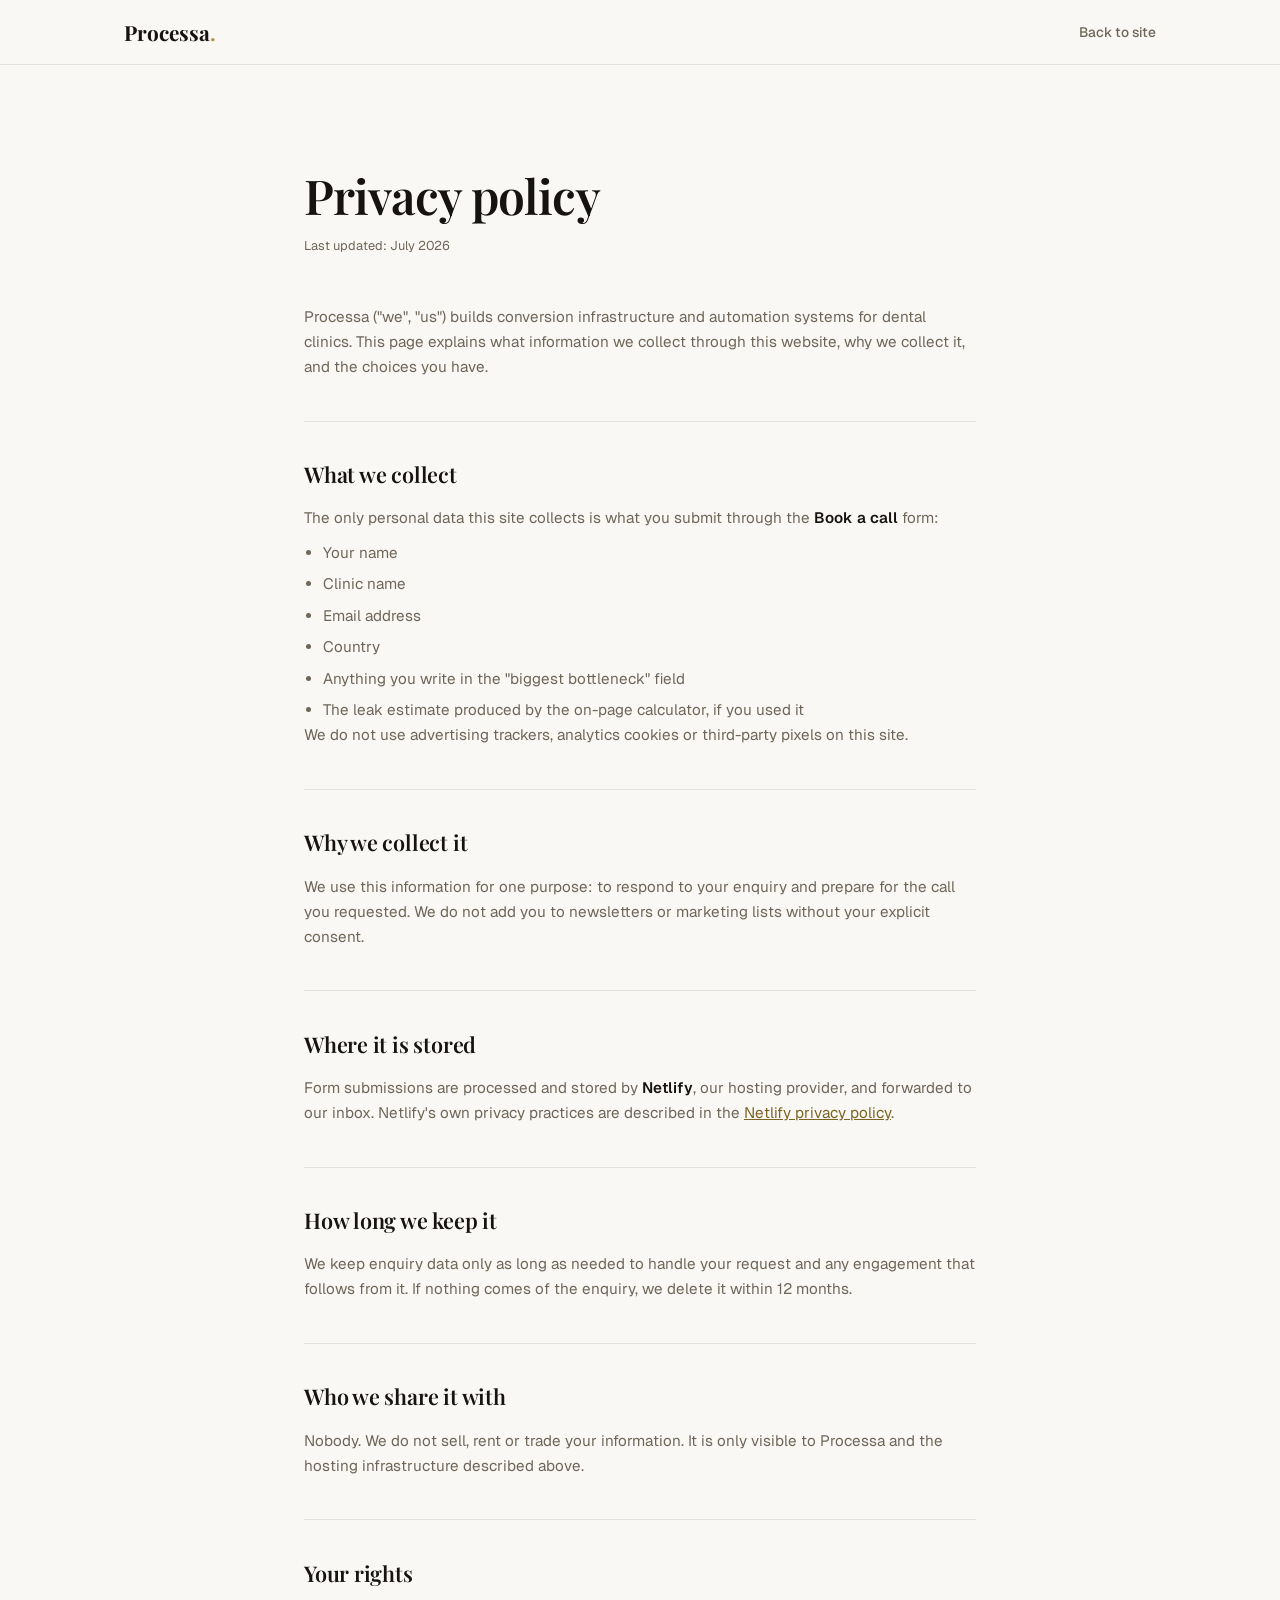
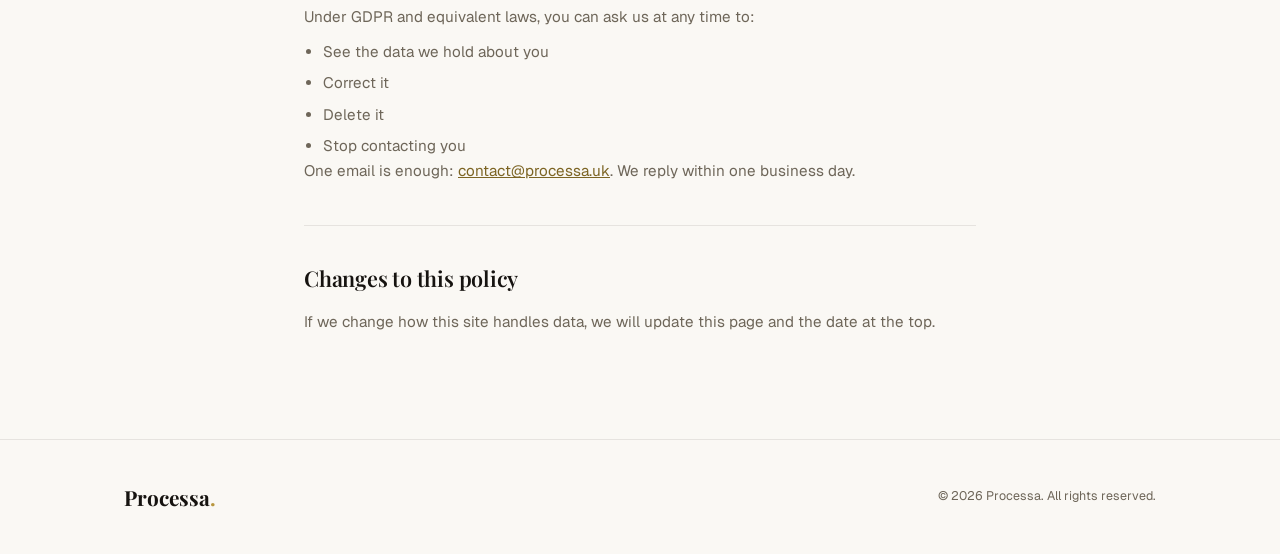
==== privacy.html @ 8a5b5c7f "Preia site-ul Processa (sergiodental.netlify.app) 1:1, adaugă atmosferă în hero Codul original e păs" ====
<!DOCTYPE html>
<html lang="en">
<head>
<meta charset="UTF-8">
<meta name="viewport" content="width=device-width, initial-scale=1">
<title>Privacy Policy — Processa</title>
<meta name="description" content="How Processa collects, uses and protects the information you share with us.">
<link rel="canonical" href="https://processa.netlify.app/privacy.html">
<meta name="robots" content="noindex">
<link rel="icon" href="data:image/svg+xml,%3Csvg xmlns='http://www.w3.org/2000/svg' viewBox='0 0 64 64'%3E%3Crect width='64' height='64' fill='%23FAF8F4'/%3E%3Ctext x='32' y='44' font-family='Georgia,serif' font-size='40' font-weight='700' fill='%23B8963E' text-anchor='middle'%3EP%3C/text%3E%3C/svg%3E">
<link rel="preconnect" href="https://fonts.googleapis.com">
<link rel="preconnect" href="https://fonts.gstatic.com" crossorigin>
<link href="https://fonts.googleapis.com/css2?family=Playfair+Display:wght@600;700&family=Geist:wght@400;500;600&display=swap" rel="stylesheet">
<style>
:root{
  --bg:#FAF8F4;
  --surface:#FFFFFF;
  --ink:#161310;
  --ink-2:#6E6659;
  --line:rgba(22,19,16,.09);
  --gold:#B8963E;
  --gold-ink:#7C6423;
  --ease:cubic-bezier(.16,1,.3,1);
}
*,*::before,*::after{box-sizing:border-box;margin:0;padding:0}
body{
  font-family:'Geist',system-ui,-apple-system,'Helvetica Neue',sans-serif;
  font-size:1rem;line-height:1.65;
  color:var(--ink);background:var(--bg);
  -webkit-font-smoothing:antialiased;
}
.wrap{max-width:720px;margin-inline:auto;padding-inline:24px}
:focus-visible{outline:2px solid var(--gold-ink);outline-offset:3px}

.nav{
  position:sticky;top:0;z-index:100;
  background:rgba(250,248,244,.95);
  border-bottom:1px solid var(--line);
}
.nav-inner{display:flex;align-items:center;justify-content:space-between;height:64px;max-width:1080px;margin-inline:auto;padding-inline:24px}
.wordmark{
  font-family:'Playfair Display',Georgia,serif;font-weight:700;font-size:1.3rem;
  text-decoration:none;color:var(--ink);
}
.wordmark::after{content:".";color:var(--gold)}
.back{
  font-size:.86rem;font-weight:500;text-decoration:none;color:var(--ink-2);
  transition:color .2s var(--ease);
}
.back:hover{color:var(--ink)}

main{padding:clamp(4rem,9vw,6.5rem) 0}
h1{
  font-family:'Playfair Display',Georgia,serif;font-weight:600;
  font-size:clamp(2rem,4.5vw,3rem);letter-spacing:-.02em;line-height:1.1;
  margin-bottom:.8rem;
}
.updated{font-size:.8rem;color:var(--ink-2);margin-bottom:3rem}
h2{
  font-family:'Playfair Display',Georgia,serif;font-weight:600;
  font-size:1.35rem;letter-spacing:-.01em;
  margin:2.6rem 0 .8rem;padding-top:2.2rem;border-top:1px solid var(--line);
}
p,li{font-size:.95rem;color:var(--ink-2)}
p+p{margin-top:.7rem}
ul{padding-left:1.2rem;display:grid;gap:.4rem;margin-top:.6rem}
strong{color:var(--ink);font-weight:600}
a{color:var(--gold-ink)}

footer{border-top:1px solid var(--line);padding:2.5rem 0}
.foot-inner{
  display:flex;flex-wrap:wrap;gap:1rem;align-items:center;justify-content:space-between;
  max-width:1080px;margin-inline:auto;padding-inline:24px;
}
.foot-meta{font-size:.78rem;color:var(--ink-2)}
</style>
</head>
<body>

<header class="nav">
  <div class="nav-inner">
    <a aria-label='Processa — home' class='wordmark' href='/'>Processa</a>
    <a class='back' href='/'>Back to site</a>
  </div>
</header>

<main>
  <div class="wrap">
    <h1>Privacy policy</h1>
    <p class="updated">Last updated: July 2026</p>

    <p>Processa ("we", "us") builds conversion infrastructure and automation systems for dental clinics. This page explains what information we collect through this website, why we collect it, and the choices you have.</p>

    <h2>What we collect</h2>
    <p>The only personal data this site collects is what you submit through the <strong>Book a call</strong> form:</p>
    <ul>
      <li>Your name</li>
      <li>Clinic name</li>
      <li>Email address</li>
      <li>Country</li>
      <li>Anything you write in the "biggest bottleneck" field</li>
      <li>The leak estimate produced by the on-page calculator, if you used it</li>
    </ul>
    <p>We do not use advertising trackers, analytics cookies or third-party pixels on this site.</p>

    <h2>Why we collect it</h2>
    <p>We use this information for one purpose: to respond to your enquiry and prepare for the call you requested. We do not add you to newsletters or marketing lists without your explicit consent.</p>

    <h2>Where it is stored</h2>
    <p>Form submissions are processed and stored by <strong>Netlify</strong>, our hosting provider, and forwarded to our inbox. Netlify's own privacy practices are described in the <a href="https://www.netlify.com/privacy/" rel="noopener">Netlify privacy policy</a>.</p>

    <h2>How long we keep it</h2>
    <p>We keep enquiry data only as long as needed to handle your request and any engagement that follows from it. If nothing comes of the enquiry, we delete it within 12 months.</p>

    <h2>Who we share it with</h2>
    <p>Nobody. We do not sell, rent or trade your information. It is only visible to Processa and the hosting infrastructure described above.</p>

    <h2>Your rights</h2>
    <p>Under GDPR and equivalent laws, you can ask us at any time to:</p>
    <ul>
      <li>See the data we hold about you</li>
      <li>Correct it</li>
      <li>Delete it</li>
      <li>Stop contacting you</li>
    </ul>
    <p>One email is enough: <a href="mailto:contact@processa.uk">contact@processa.uk</a>. We reply within one business day.</p>

    <h2>Changes to this policy</h2>
    <p>If we change how this site handles data, we will update this page and the date at the top.</p>
  </div>
</main>

<footer>
  <div class="foot-inner">
    <a aria-label='Processa — home' class='wordmark' href='/'>Processa</a>
    <p class="foot-meta">&copy; 2026 Processa. All rights reserved.</p>
  </div>
</footer>

</body>
</html>
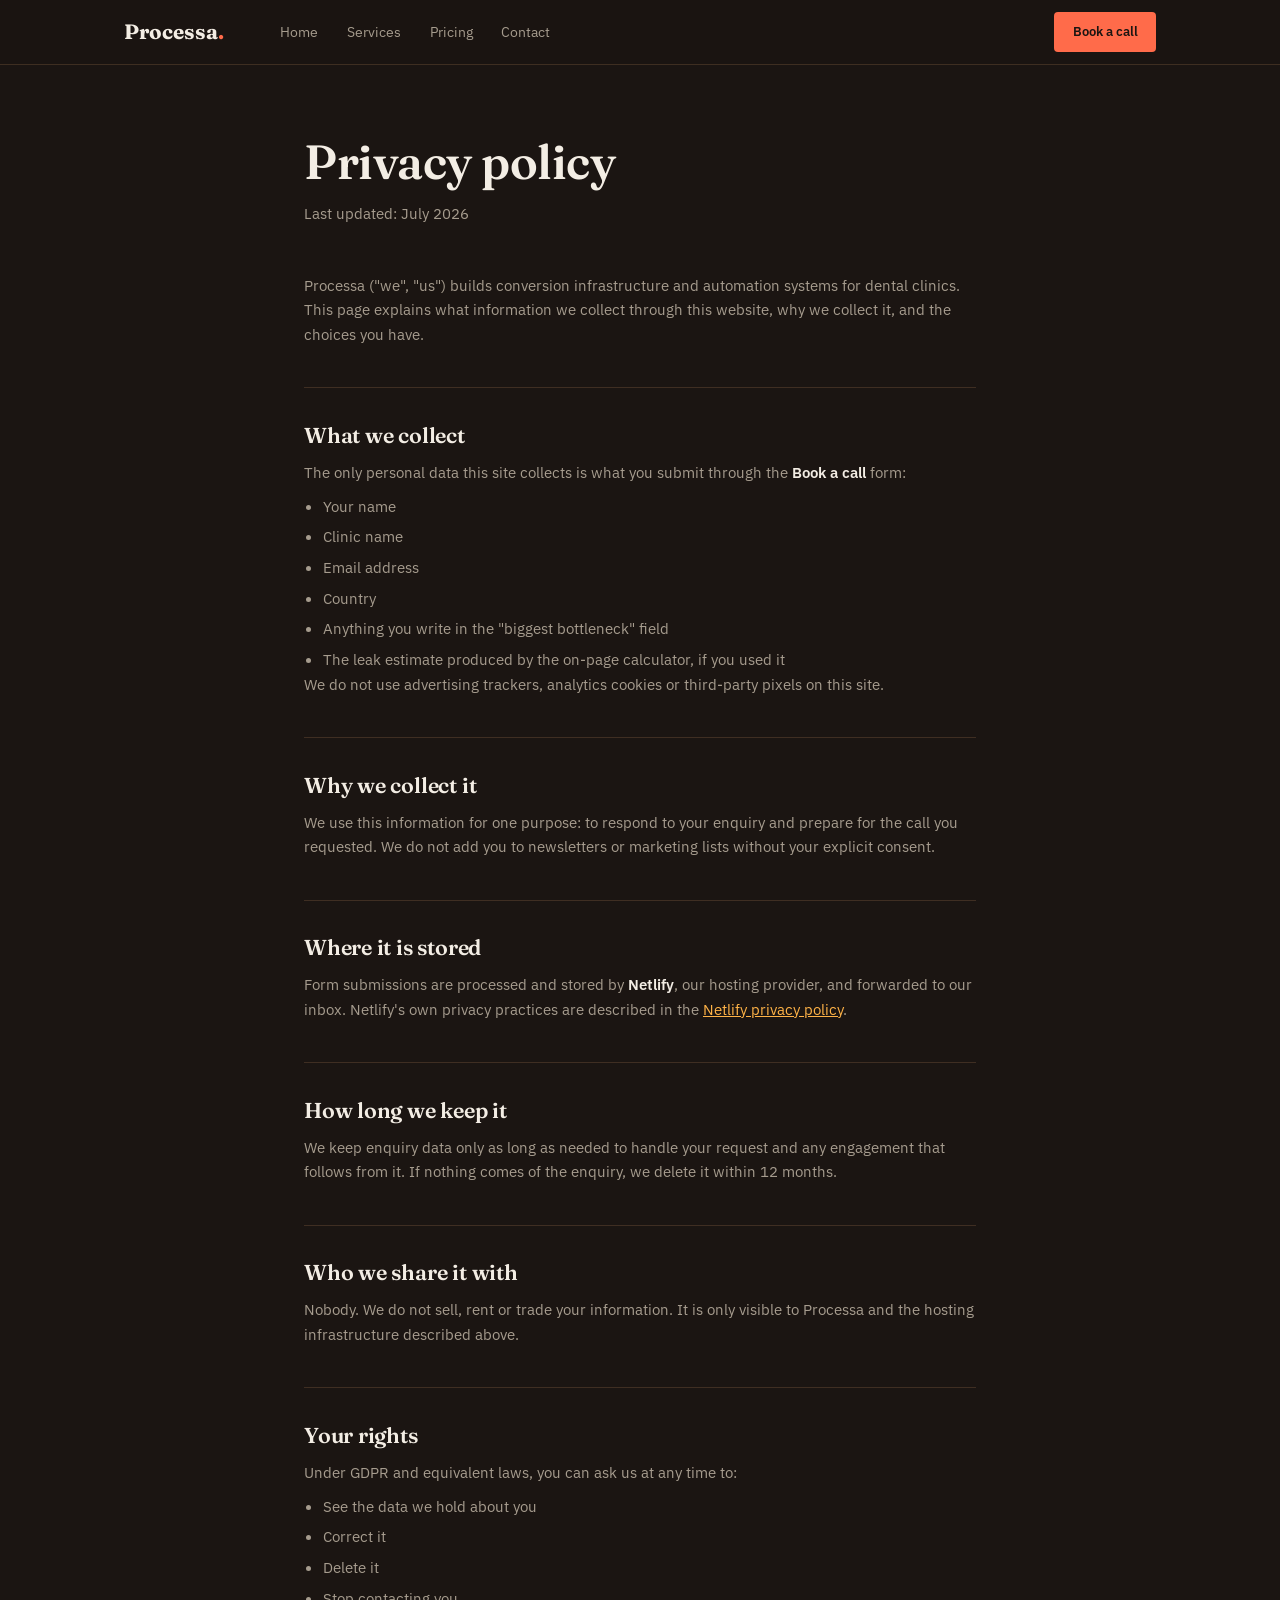
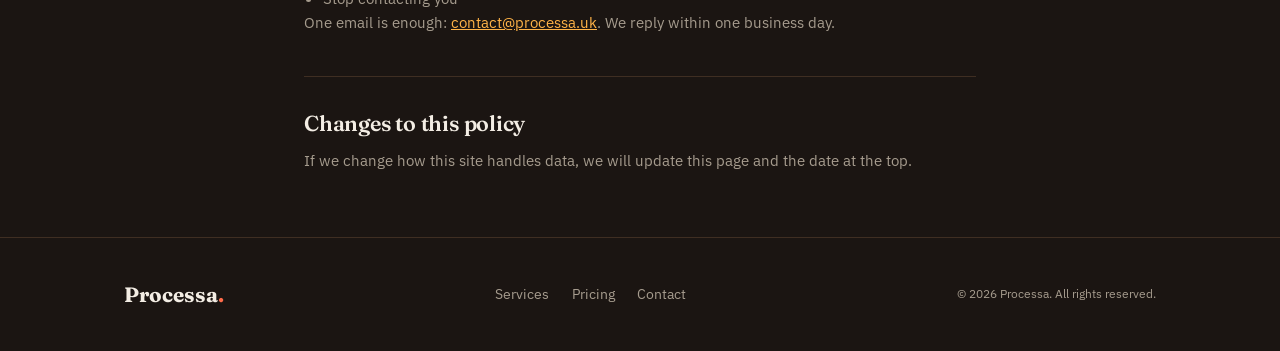
==== commit dfbd0cbf: "Restructurare completă: site multi-pagină + design nou, cald și animat De la o singură pagină lungă " ====
--- a/privacy.html
+++ b/privacy.html
@@ -7,85 +7,46 @@
 <meta name="description" content="How Processa collects, uses and protects the information you share with us.">
 <link rel="canonical" href="https://processa.netlify.app/privacy.html">
 <meta name="robots" content="noindex">
-<link rel="icon" href="data:image/svg+xml,%3Csvg xmlns='http://www.w3.org/2000/svg' viewBox='0 0 64 64'%3E%3Crect width='64' height='64' fill='%23FAF8F4'/%3E%3Ctext x='32' y='44' font-family='Georgia,serif' font-size='40' font-weight='700' fill='%23B8963E' text-anchor='middle'%3EP%3C/text%3E%3C/svg%3E">
+<link rel="icon" href="data:image/svg+xml,%3Csvg xmlns='http://www.w3.org/2000/svg' viewBox='0 0 64 64'%3E%3Crect width='64' height='64' fill='%231B1512'/%3E%3Ctext x='32' y='44' font-family='Georgia,serif' font-size='38' font-weight='700' fill='%23FF6B4A' text-anchor='middle'%3EP%3C/text%3E%3C/svg%3E">
 <link rel="preconnect" href="https://fonts.googleapis.com">
 <link rel="preconnect" href="https://fonts.gstatic.com" crossorigin>
-<link href="https://fonts.googleapis.com/css2?family=Playfair+Display:wght@600;700&family=Geist:wght@400;500;600&display=swap" rel="stylesheet">
+<link href="https://fonts.googleapis.com/css2?family=Fraunces:opsz,wght@9..144,500;9..144,600;9..144,700&family=IBM+Plex+Sans:wght@400;500;600&display=swap" rel="stylesheet">
+<link rel="stylesheet" href="styles.css">
 <style>
-:root{
-  --bg:#FAF8F4;
-  --surface:#FFFFFF;
-  --ink:#161310;
-  --ink-2:#6E6659;
-  --line:rgba(22,19,16,.09);
-  --gold:#B8963E;
-  --gold-ink:#7C6423;
-  --ease:cubic-bezier(.16,1,.3,1);
-}
-*,*::before,*::after{box-sizing:border-box;margin:0;padding:0}
-body{
-  font-family:'Geist',system-ui,-apple-system,'Helvetica Neue',sans-serif;
-  font-size:1rem;line-height:1.65;
-  color:var(--ink);background:var(--bg);
-  -webkit-font-smoothing:antialiased;
-}
-.wrap{max-width:720px;margin-inline:auto;padding-inline:24px}
-:focus-visible{outline:2px solid var(--gold-ink);outline-offset:3px}
-
-.nav{
-  position:sticky;top:0;z-index:100;
-  background:rgba(250,248,244,.95);
-  border-bottom:1px solid var(--line);
-}
-.nav-inner{display:flex;align-items:center;justify-content:space-between;height:64px;max-width:1080px;margin-inline:auto;padding-inline:24px}
-.wordmark{
-  font-family:'Playfair Display',Georgia,serif;font-weight:700;font-size:1.3rem;
-  text-decoration:none;color:var(--ink);
-}
-.wordmark::after{content:".";color:var(--gold)}
-.back{
-  font-size:.86rem;font-weight:500;text-decoration:none;color:var(--ink-2);
-  transition:color .2s var(--ease);
-}
-.back:hover{color:var(--ink)}
-
-main{padding:clamp(4rem,9vw,6.5rem) 0}
-h1{
-  font-family:'Playfair Display',Georgia,serif;font-weight:600;
-  font-size:clamp(2rem,4.5vw,3rem);letter-spacing:-.02em;line-height:1.1;
-  margin-bottom:.8rem;
-}
+main{padding:clamp(8.5rem,9vw,9.5rem) 0 4rem}
+.legal-wrap{max-width:720px;margin-inline:auto;padding-inline:24px}
+.legal-wrap h1{font-size:clamp(2rem,4.5vw,3rem);margin-bottom:.8rem}
 .updated{font-size:.8rem;color:var(--ink-2);margin-bottom:3rem}
-h2{
-  font-family:'Playfair Display',Georgia,serif;font-weight:600;
+.legal-wrap h2{
+  font-family:'Fraunces',Georgia,serif;font-weight:600;
   font-size:1.35rem;letter-spacing:-.01em;
   margin:2.6rem 0 .8rem;padding-top:2.2rem;border-top:1px solid var(--line);
 }
-p,li{font-size:.95rem;color:var(--ink-2)}
-p+p{margin-top:.7rem}
-ul{padding-left:1.2rem;display:grid;gap:.4rem;margin-top:.6rem}
-strong{color:var(--ink);font-weight:600}
-a{color:var(--gold-ink)}
-
-footer{border-top:1px solid var(--line);padding:2.5rem 0}
-.foot-inner{
-  display:flex;flex-wrap:wrap;gap:1rem;align-items:center;justify-content:space-between;
-  max-width:1080px;margin-inline:auto;padding-inline:24px;
-}
-.foot-meta{font-size:.78rem;color:var(--ink-2)}
+.legal-wrap p,.legal-wrap li{font-size:.95rem;color:var(--ink-2)}
+.legal-wrap p+p{margin-top:.7rem}
+.legal-wrap ul{padding-left:1.2rem;display:grid;gap:.4rem;margin-top:.6rem}
+.legal-wrap strong{color:var(--ink);font-weight:600}
+.legal-wrap a{color:var(--gold-ink)}
 </style>
 </head>
 <body>
+<a class="skip-link" href="#main">Skip to content</a>
 
 <header class="nav">
-  <div class="nav-inner">
-    <a aria-label='Processa — home' class='wordmark' href='/'>Processa</a>
-    <a class='back' href='/'>Back to site</a>
+  <div class="wrap nav-inner">
+    <a class="wordmark" href="index.html" aria-label="Processa — home">Processa</a>
+    <nav class="nav-links" aria-label="Primary">
+      <a href="index.html">Home</a>
+      <a href="services.html">Services</a>
+      <a href="pricing.html">Pricing</a>
+      <a href="contact.html">Contact</a>
+    </nav>
+    <a class="btn btn-nav" href="contact.html">Book a call</a>
   </div>
 </header>
 
-<main>
-  <div class="wrap">
+<main id="main">
+  <div class="legal-wrap">
     <h1>Privacy policy</h1>
     <p class="updated">Last updated: July 2026</p>
 
@@ -131,11 +92,17 @@
 </main>
 
 <footer>
-  <div class="foot-inner">
-    <a aria-label='Processa — home' class='wordmark' href='/'>Processa</a>
+  <div class="wrap foot-inner">
+    <a class="wordmark" href="index.html" aria-label="Processa — home">Processa</a>
+    <ul class="foot-links">
+      <li><a href="services.html">Services</a></li>
+      <li><a href="pricing.html">Pricing</a></li>
+      <li><a href="contact.html">Contact</a></li>
+    </ul>
     <p class="foot-meta">&copy; 2026 Processa. All rights reserved.</p>
   </div>
 </footer>
 
+<script src="script.js"></script>
 </body>
 </html>
--- a/styles.css
+++ b/styles.css
@@ -0,0 +1,376 @@
+/* Processa — shared styles across all pages.
+   Warm charcoal + a slow-moving amber/coral gradient mesh behind the
+   tooth signature, replacing the earlier static blueprint look with
+   something that keeps moving. Fraunces (warm, expressive serif) for
+   headings instead of the technical Space Grotesk; IBM Plex Sans/Mono
+   kept for body/data since they read cleanly either way. */
+:root{
+  --bg:#1B1512;
+  --surface:#2A221C;
+  --ink:#F3EDE4;
+  --ink-2:#A69C8E;
+  --line:rgba(255,178,120,.16);
+  --accent:#FF6B4A;
+  --accent-2:#FFB347;
+  --gold:#FF6B4A;
+  --gold-ink:#FFB347;
+  --ease:cubic-bezier(.16,1,.3,1);
+}
+*,*::before,*::after{box-sizing:border-box;margin:0;padding:0}
+html{scroll-behavior:smooth;scroll-padding-top:64px}
+body{
+  font-family:'IBM Plex Sans',system-ui,-apple-system,'Helvetica Neue',sans-serif;
+  font-size:1rem;line-height:1.6;
+  color:var(--ink);
+  background:var(--bg);
+  -webkit-font-smoothing:antialiased;
+  overflow-x:hidden;
+}
+main{position:relative;z-index:1}
+h1,h2{font-family:'Fraunces',Georgia,serif;font-weight:600;letter-spacing:-.01em;line-height:1.08;text-wrap:balance}
+a{color:inherit}
+::selection{background:rgba(255,107,74,.3)}
+.wrap{max-width:1080px;margin-inline:auto;padding-inline:24px}
+.skip-link{position:absolute;left:-9999px;top:0;background:var(--ink);color:var(--bg);padding:.6rem 1rem;z-index:200}
+.skip-link:focus{left:12px;top:12px}
+:focus-visible{outline:2px solid var(--gold-ink);outline-offset:3px}
+
+/* page-load fade — the one page-transition touch that ties the new
+   multi-page structure together (see script.js for the outbound half) */
+body{animation:pageIn .5s var(--ease) both}
+@keyframes pageIn{from{opacity:0}to{opacity:1}}
+
+.label{
+  font-family:'IBM Plex Mono',monospace;
+  font-size:.72rem;font-weight:500;letter-spacing:.1em;text-transform:uppercase;
+  color:var(--gold-ink);
+}
+
+/* ---------- Nav ---------- */
+.nav{
+  position:fixed;top:0;left:0;right:0;z-index:100;
+  background:rgba(27,21,18,.88);
+  border-bottom:1px solid var(--line);
+}
+.nav-inner{display:flex;align-items:center;justify-content:space-between;height:64px;gap:1rem}
+.wordmark{
+  font-family:'Fraunces',Georgia,serif;font-weight:700;font-size:1.3rem;
+  text-decoration:none;flex:none;
+}
+.wordmark::after{content:".";color:var(--gold)}
+/* Visible at every width — a multi-page site needs real navigation on
+   mobile too, not just a link that vanishes below 700px. Tight/small on
+   phones, roomier once there's space; the standalone "Book a call"
+   button only appears once both fit comfortably (Contact covers that
+   need below that point). */
+.nav-links{display:flex;gap:.85rem;font-size:.76rem;margin-right:auto;margin-left:1.2rem;overflow-x:auto;white-space:nowrap;scrollbar-width:none;-ms-overflow-style:none}
+.nav-links::-webkit-scrollbar{display:none}
+.nav-links a{text-decoration:none;color:var(--ink-2);transition:color .2s var(--ease)}
+.nav-links a:hover,.nav-links a[aria-current="page"]{color:var(--ink)}
+.nav .btn-nav{display:none}
+@media(min-width:600px){.nav .btn-nav{display:inline-block}}
+@media(min-width:700px){.nav-links{gap:1.8rem;font-size:.88rem;margin-left:2.5rem}}
+.btn{
+  display:inline-block;cursor:pointer;text-decoration:none;text-align:center;
+  font-family:inherit;font-size:.9rem;font-weight:600;
+  color:var(--bg);background:var(--accent);
+  padding:.8rem 1.7rem;border:0;border-radius:4px;
+  transition:background .2s var(--ease),transform .15s var(--ease);
+}
+.btn:hover{background:#FF8666}
+.btn:active{transform:scale(.98)}
+.btn-nav{padding:.55rem 1.15rem;font-size:.84rem}
+
+/* ---------- Hero (animated gradient mesh) ---------- */
+.hero{
+  position:relative;
+  min-height:100vh;min-height:100svh;
+  display:flex;align-items:center;justify-content:center;
+  overflow:hidden;
+}
+.hero-mesh{
+  position:absolute;inset:-10%;z-index:0;pointer-events:none;
+  background:
+    radial-gradient(ellipse 42% 38% at 22% 28%, rgba(255,107,74,.35), transparent 70%),
+    radial-gradient(ellipse 46% 40% at 78% 66%, rgba(255,179,71,.28), transparent 70%),
+    radial-gradient(ellipse 38% 34% at 68% 18%, rgba(255,107,74,.2), transparent 70%);
+  filter:blur(40px);
+  animation:meshDrift 22s ease-in-out infinite;
+}
+@keyframes meshDrift{
+  0%,100%{transform:translate(0,0) scale(1)}
+  33%{transform:translate(3%,-4%) scale(1.06)}
+  66%{transform:translate(-4%,3%) scale(.97)}
+}
+.tooth-diagram{
+  position:relative;z-index:1;width:min(58vw,320px);margin:0 auto 1.6rem;
+  aspect-ratio:200/240;
+}
+.tooth-diagram svg{width:100%;height:100%;overflow:visible}
+.tooth-path{fill:none;stroke:var(--accent-2);stroke-width:2.5;stroke-linecap:round;stroke-linejoin:round;transition:stroke-dashoffset 1.6s var(--ease)}
+.tooth-path.p2,.tooth-path.p3{transition-delay:.5s}
+.tooth-diagram svg{animation:toothGlow 5s ease-in-out 2s infinite}
+@keyframes toothGlow{
+  0%,100%{filter:drop-shadow(0 0 0 transparent)}
+  50%{filter:drop-shadow(0 0 14px rgba(255,179,71,.45))}
+}
+.hero-inner{position:relative;z-index:1;text-align:center;padding:6rem 24px 4rem}
+.hero .label{display:block;margin-bottom:1.5rem}
+.hero h1{font-size:clamp(2.4rem,5.6vw,4rem);max-width:19ch;margin-inline:auto}
+@media(max-width:600px){
+  .hero h1{font-size:9vw}
+}
+.hero h1 em{font-style:italic;font-weight:600;color:var(--gold-ink)}
+.hero-sub{
+  font-size:clamp(1.02rem,1.5vw,1.15rem);color:var(--ink-2);
+  max-width:54ch;margin:1.8rem auto 2.5rem;
+}
+.scroll-cue{
+  position:absolute;bottom:1.8rem;left:50%;transform:translateX(-50%);z-index:1;
+  font-family:'IBM Plex Mono',monospace;
+  font-size:.7rem;letter-spacing:.18em;text-transform:uppercase;color:var(--ink-2);
+}
+.scroll-cue::after{
+  content:"";display:block;width:1px;height:34px;margin:.6rem auto 0;
+  background:linear-gradient(var(--accent), transparent);
+  animation:cue 2.2s var(--ease) infinite;
+  transform-origin:top;
+}
+@keyframes cue{0%{transform:scaleY(0)}45%{transform:scaleY(1)}100%{transform:scaleY(1);opacity:0}}
+
+/* ---------- Stats over fixed photo ---------- */
+.stats-band{
+  position:relative;
+  border-top:1px solid var(--line);border-bottom:1px solid var(--line);
+  clip-path:inset(0);
+  padding:clamp(3rem,6.5vw,4.75rem) 0;
+}
+.stats-band::before{
+  content:"";position:fixed;inset:0;z-index:-2;
+  background:url('clinic.jpg') center 35%/cover no-repeat;
+}
+.stats-band::after{
+  content:"";position:absolute;inset:0;z-index:-1;
+  background:linear-gradient(rgba(27,21,18,.64), rgba(27,21,18,.52));
+}
+.stats-band .wrap{position:relative}
+.stat-strip{display:grid;grid-template-columns:1fr;gap:1.8rem}
+.stat .num{
+  font-family:'IBM Plex Mono',monospace;
+  font-size:clamp(2.2rem,4.2vw,3.3rem);font-weight:600;letter-spacing:-.01em;
+  font-variant-numeric:tabular-nums;line-height:1;
+  color:#F3EDE4;
+}
+.stat .num .aff{color:var(--accent)}
+.stat p{font-size:.88rem;color:rgba(243,237,228,.78);margin-top:.5rem;max-width:28ch}
+@media(min-width:700px){.stat-strip{grid-template-columns:repeat(3,1fr);gap:2.5rem}}
+@media(max-width:819px){
+  .stats-band::before{position:absolute}
+}
+
+/* ---------- Before / After ---------- */
+.compare-head{margin:clamp(3rem,6vw,4.5rem) 0 1.6rem}
+.compare-head h3{
+  font-family:'Fraunces',Georgia,serif;font-weight:600;
+  font-size:clamp(1.45rem,2.8vw,2rem);letter-spacing:-.01em;margin-bottom:.5rem;
+}
+.compare-head p{font-size:.92rem;color:var(--ink-2)}
+.compare{display:grid;grid-template-columns:1fr;gap:1.4rem}
+@media(min-width:820px){.compare{grid-template-columns:1fr 1fr;gap:1.6rem}}
+.cmp-card{background:var(--surface);border:1px solid var(--line);border-radius:12px;padding:1.7rem;transition:transform .25s var(--ease),border-color .25s var(--ease)}
+.cmp-card:hover{transform:translateY(-4px);border-color:rgba(255,178,120,.35)}
+.cmp-card header{display:flex;justify-content:space-between;align-items:center;gap:1rem;margin-bottom:1.2rem}
+.cmp-tag{font-size:.7rem;font-weight:600;letter-spacing:.13em;text-transform:uppercase;color:var(--ink-2)}
+.badge{font-size:.66rem;font-weight:600;letter-spacing:.1em;text-transform:uppercase;border-radius:999px;padding:.3rem .8rem}
+.badge.lost{background:rgba(255,120,110,.14);color:#FF9A8E}
+.badge.booked{background:rgba(120,220,160,.14);color:#84E0AD}
+.cmp-name{font-weight:600;font-size:.95rem;margin-bottom:1rem}
+.tl{list-style:none;display:grid;gap:.6rem}
+.tl li{
+  display:flex;justify-content:space-between;align-items:baseline;gap:1rem;
+  font-size:.86rem;color:var(--ink-2);
+  border:1px solid var(--line);border-radius:8px;padding:.6rem .85rem;background:var(--bg);
+}
+.tl time{font-size:.76rem;white-space:nowrap;font-variant-numeric:tabular-nums;color:var(--ink-2)}
+.cmp-outcome{margin-top:1.2rem;padding-top:1.1rem;border-top:1px solid var(--line);font-size:.9rem;font-weight:500}
+
+/* ---------- Pillars 01/02/03 ---------- */
+.pillars{margin-top:clamp(4rem,8vw,6rem);display:grid;gap:clamp(3.5rem,7vw,5.5rem)}
+.pillar{display:grid;grid-template-columns:1fr;gap:2.2rem;align-items:center}
+.pillar .label{display:block;margin-bottom:1rem}
+.pillar h3{
+  font-family:'Fraunces',Georgia,serif;font-weight:600;
+  font-size:clamp(1.9rem,4vw,2.8rem);letter-spacing:-.01em;line-height:1.12;
+  max-width:16ch;margin-bottom:1.2rem;text-wrap:balance;
+}
+.pillar h3 em{font-style:italic;font-weight:500;color:var(--gold-ink)}
+.pillar .body p{font-size:1.08rem;color:var(--ink-2);max-width:40ch;line-height:1.55}
+.pillar .body p strong{color:var(--ink);font-weight:600}
+.pillar .body p+p{margin-top:.7rem}
+.pillar .outcome{font-size:.9rem;font-weight:500;color:var(--ink);margin-top:1.3rem}
+.pillar .outcome::before{content:"";display:inline-block;width:16px;height:1px;background:var(--gold);vertical-align:middle;margin-right:.5rem}
+@media(min-width:880px){
+  .pillar{grid-template-columns:1fr .8fr;gap:4.5rem}
+  .pillar.rev{grid-template-columns:.8fr 1fr}
+  .pillar.rev .pillar-visual{order:-1}
+}
+.mock{
+  position:relative;z-index:1;
+  background:var(--surface);border:1px solid var(--line);border-radius:12px;
+  padding:1.5rem;max-width:390px;width:100%;margin-inline:auto;
+  box-shadow:0 30px 60px -42px rgba(0,0,0,.6);
+}
+@media(min-width:900px){
+  .float{animation:float 7s ease-in-out infinite}
+}
+@keyframes float{0%,100%{transform:translateY(0)}50%{transform:translateY(-12px)}}
+.mock .q{
+  font-size:.86rem;color:var(--ink-2);background:var(--bg);
+  border:1px solid var(--line);border-radius:8px;padding:.65rem .9rem;margin-bottom:1rem;
+}
+.mock .ans{
+  border:1px solid rgba(255,179,71,.35);border-radius:8px;
+  padding:1rem;background:rgba(255,179,71,.07);
+}
+.mock .ans .src{font-size:.66rem;font-weight:600;letter-spacing:.12em;text-transform:uppercase;color:var(--gold-ink);display:block;margin-bottom:.4rem}
+.mock .ans strong{font-size:1rem}
+.mock .ans p{font-size:.82rem;color:var(--ink-2);margin-top:.3rem;line-height:1.5}
+.flow .node{
+  display:flex;align-items:center;gap:.7rem;
+  border:1px solid var(--line);border-radius:8px;padding:.7rem .95rem;
+  background:var(--bg);font-size:.86rem;font-weight:500;
+  font-variant-numeric:tabular-nums;
+}
+.flow .dot{width:8px;height:8px;border-radius:50%;background:var(--gold);flex:none}
+.flow .link{width:1px;height:14px;background:rgba(255,179,71,.3);margin-left:1.35rem}
+.flow .tag{
+  display:inline-block;margin-top:1rem;
+  font-family:'IBM Plex Mono',monospace;
+  font-size:.68rem;font-weight:600;letter-spacing:.12em;text-transform:uppercase;
+  color:var(--gold-ink);border:1px solid rgba(255,179,71,.35);border-radius:4px;
+  padding:.3rem .6rem;background:rgba(255,179,71,.07);
+}
+.bars{display:grid;gap:1.1rem}
+.bars .row{display:grid;grid-template-columns:1fr auto;gap:.4rem;font-size:.84rem;font-weight:500}
+.bars .v{font-variant-numeric:tabular-nums;color:var(--ink-2)}
+.bars .track{grid-column:1/-1;height:5px;border-radius:3px;background:rgba(243,237,228,.1);overflow:hidden}
+.bars .track i{display:block;height:100%;border-radius:3px;background:var(--gold)}
+
+/* ---------- Sections ---------- */
+section{scroll-margin-top:64px}
+.section{padding:clamp(5rem,11vw,8.5rem) 0}
+.bordered{border-top:1px solid var(--line)}
+.section-head{max-width:640px;margin-bottom:clamp(2.8rem,6vw,4.5rem)}
+.section-head .label{display:block;margin-bottom:1.1rem}
+.section-head h2{font-size:clamp(1.9rem,4.2vw,2.9rem);margin-bottom:1.1rem}
+.section-head h2 em{font-style:italic;font-weight:500;color:var(--gold-ink)}
+.section-head .lede{color:var(--ink-2);max-width:58ch}
+.page-hero{padding:8.5rem 0 3rem}
+.page-hero h1{font-size:clamp(2.2rem,5vw,3.4rem);max-width:18ch}
+.page-hero .lede{color:var(--ink-2);max-width:58ch;margin-top:1.2rem;font-size:1.08rem}
+
+/* ---------- Calculator ---------- */
+.calc-panel{
+  background:var(--surface);border:1px solid var(--line);border-radius:10px;
+  padding:clamp(1.8rem,4vw,3rem);
+  display:grid;grid-template-columns:1fr;gap:2.5rem;
+}
+.calc-qs{display:grid;gap:1.9rem}
+.calc-q{border:0;padding:0;margin:0}
+.calc-q legend{font-size:.86rem;font-weight:600;margin-bottom:.7rem;padding:0}
+.pills{display:flex;flex-wrap:wrap;gap:.5rem}
+.pill{position:relative;cursor:pointer}
+.pill input{position:absolute;opacity:0;width:1px;height:1px;pointer-events:none}
+.pill span{
+  display:inline-flex;align-items:center;min-height:44px;
+  padding:.5rem 1.1rem;border:1px solid var(--line);border-radius:6px;
+  font-size:.86rem;color:var(--ink-2);background:var(--surface);
+  font-variant-numeric:tabular-nums;
+  transition:border-color .2s var(--ease),color .2s var(--ease),background .2s var(--ease);
+}
+.pill:hover span{border-color:rgba(255,179,71,.45);color:var(--ink)}
+.pill input:checked+span{background:var(--accent);border-color:var(--accent);color:var(--bg);font-weight:600}
+.pill input:focus-visible+span{outline:2px solid var(--gold-ink);outline-offset:2px}
+.calc-result{border-top:1px solid var(--line);padding-top:2rem}
+.calc-result .label{display:block;margin-bottom:1rem}
+.calc-result .r-num{
+  font-family:'Fraunces',Georgia,serif;font-weight:600;line-height:1;
+  font-size:clamp(2.6rem,5.5vw,3.8rem);letter-spacing:-.01em;font-variant-numeric:tabular-nums;
+}
+.calc-result .r-num .aff{color:var(--gold-ink)}
+.calc-result .r-sub{font-size:.9rem;color:var(--ink-2);margin:1.1rem 0 1.8rem;max-width:36ch}
+.calc-result .footnote{font-size:.74rem;color:var(--ink-2);margin-top:1.4rem;max-width:38ch}
+@media(min-width:880px){
+  .calc-panel{grid-template-columns:1.15fr .85fr;gap:3.5rem}
+  .calc-result{border-top:0;border-left:1px solid var(--line);padding:0 0 0 3rem}
+}
+
+/* ---------- Form ---------- */
+.form-shell{max-width:580px}
+.leak-note{
+  font-size:.85rem;color:var(--ink-2);
+  border:1px solid var(--line);border-radius:6px;background:var(--surface);
+  padding:.8rem 1.2rem;margin-bottom:1.5rem;
+}
+.leak-note strong{color:var(--gold-ink);font-variant-numeric:tabular-nums;font-weight:600}
+form{display:grid;grid-template-columns:1fr;gap:1.3rem}
+.field label{display:block;font-size:.84rem;font-weight:500;margin-bottom:.4rem}
+.field label .req{color:var(--gold-ink)}
+.field input,.field select,.field textarea{
+  width:100%;font:inherit;font-size:1rem;color:var(--ink);
+  background:var(--surface);border:1px solid var(--line);border-radius:6px;
+  padding:.8rem 1rem;min-height:48px;
+  transition:border-color .2s var(--ease),box-shadow .2s var(--ease);
+  appearance:none;-webkit-appearance:none;
+}
+.field select{
+  background-image:url("data:image/svg+xml,%3Csvg xmlns='http://www.w3.org/2000/svg' width='12' height='8' viewBox='0 0 12 8'%3E%3Cpath d='M1 1l5 5 5-5' fill='none' stroke='%23A69C8E' stroke-width='1.5'/%3E%3C/svg%3E");
+  background-repeat:no-repeat;background-position:right 1rem center;
+}
+.field textarea{min-height:104px;resize:vertical}
+.field input:focus,.field select:focus,.field textarea:focus{outline:none;border-color:var(--accent-2);box-shadow:0 0 0 3px rgba(255,179,71,.15)}
+.two-col{display:grid;grid-template-columns:1fr;gap:1.3rem}
+@media(min-width:620px){.two-col{grid-template-columns:1fr 1fr}}
+form .btn{width:100%;padding:.95rem 1.7rem}
+.form-foot{font-size:.78rem;color:var(--ink-2)}
+.hidden-field{position:absolute;left:-9999px;width:1px;height:1px;overflow:hidden}
+.confirm{
+  display:none;background:var(--surface);
+  border:1px solid var(--line);border-radius:10px;padding:2.8rem 2.2rem;
+}
+.confirm.show{display:block}
+.confirm h3{font-family:'Fraunces',Georgia,serif;font-size:1.5rem;font-weight:600;margin-bottom:.7rem}
+.confirm p{color:var(--ink-2);max-width:44ch;font-size:.92rem}
+.form-error{display:none;font-size:.85rem;color:#FF9A8E}
+.form-error.show{display:block}
+.btn[disabled]{opacity:.55;cursor:default}
+
+/* ---------- Footer ---------- */
+footer{border-top:1px solid var(--line);padding:2.5rem 0}
+.foot-inner{display:flex;flex-direction:column;gap:1.3rem;align-items:flex-start}
+.foot-links{display:flex;gap:1.4rem;font-size:.86rem;list-style:none}
+.foot-links a{text-decoration:none;color:var(--ink-2);transition:color .2s var(--ease)}
+.foot-links a:hover{color:var(--ink)}
+.foot-meta{font-size:.78rem;color:var(--ink-2)}
+.foot-meta a{color:var(--ink-2);text-decoration:underline;text-underline-offset:3px;margin-left:.9rem;transition:color .2s var(--ease)}
+.foot-meta a:hover{color:var(--ink)}
+@media(min-width:820px){.foot-inner{flex-direction:row;justify-content:space-between;align-items:center}}
+
+/* ---------- Reveal ---------- */
+.reveal{opacity:0;transform:translateY(12px);transition:opacity .6s var(--ease),transform .6s var(--ease)}
+.reveal.in{opacity:1;transform:none}
+.reveal.d1{transition-delay:.08s}
+.reveal.d2{transition-delay:.16s}
+.reveal.d3{transition-delay:.24s}
+
+@media(prefers-reduced-motion:reduce){
+  html{scroll-behavior:auto}
+  .reveal{opacity:1;transform:none;transition:none}
+  .btn,.pill span{transition:none}
+  .scroll-cue::after{animation:none}
+  .float{animation:none}
+  .hero-mesh{animation:none}
+  .tooth-diagram svg{animation:none}
+  .stats-band::before{position:absolute}
+  body{animation:none}
+}
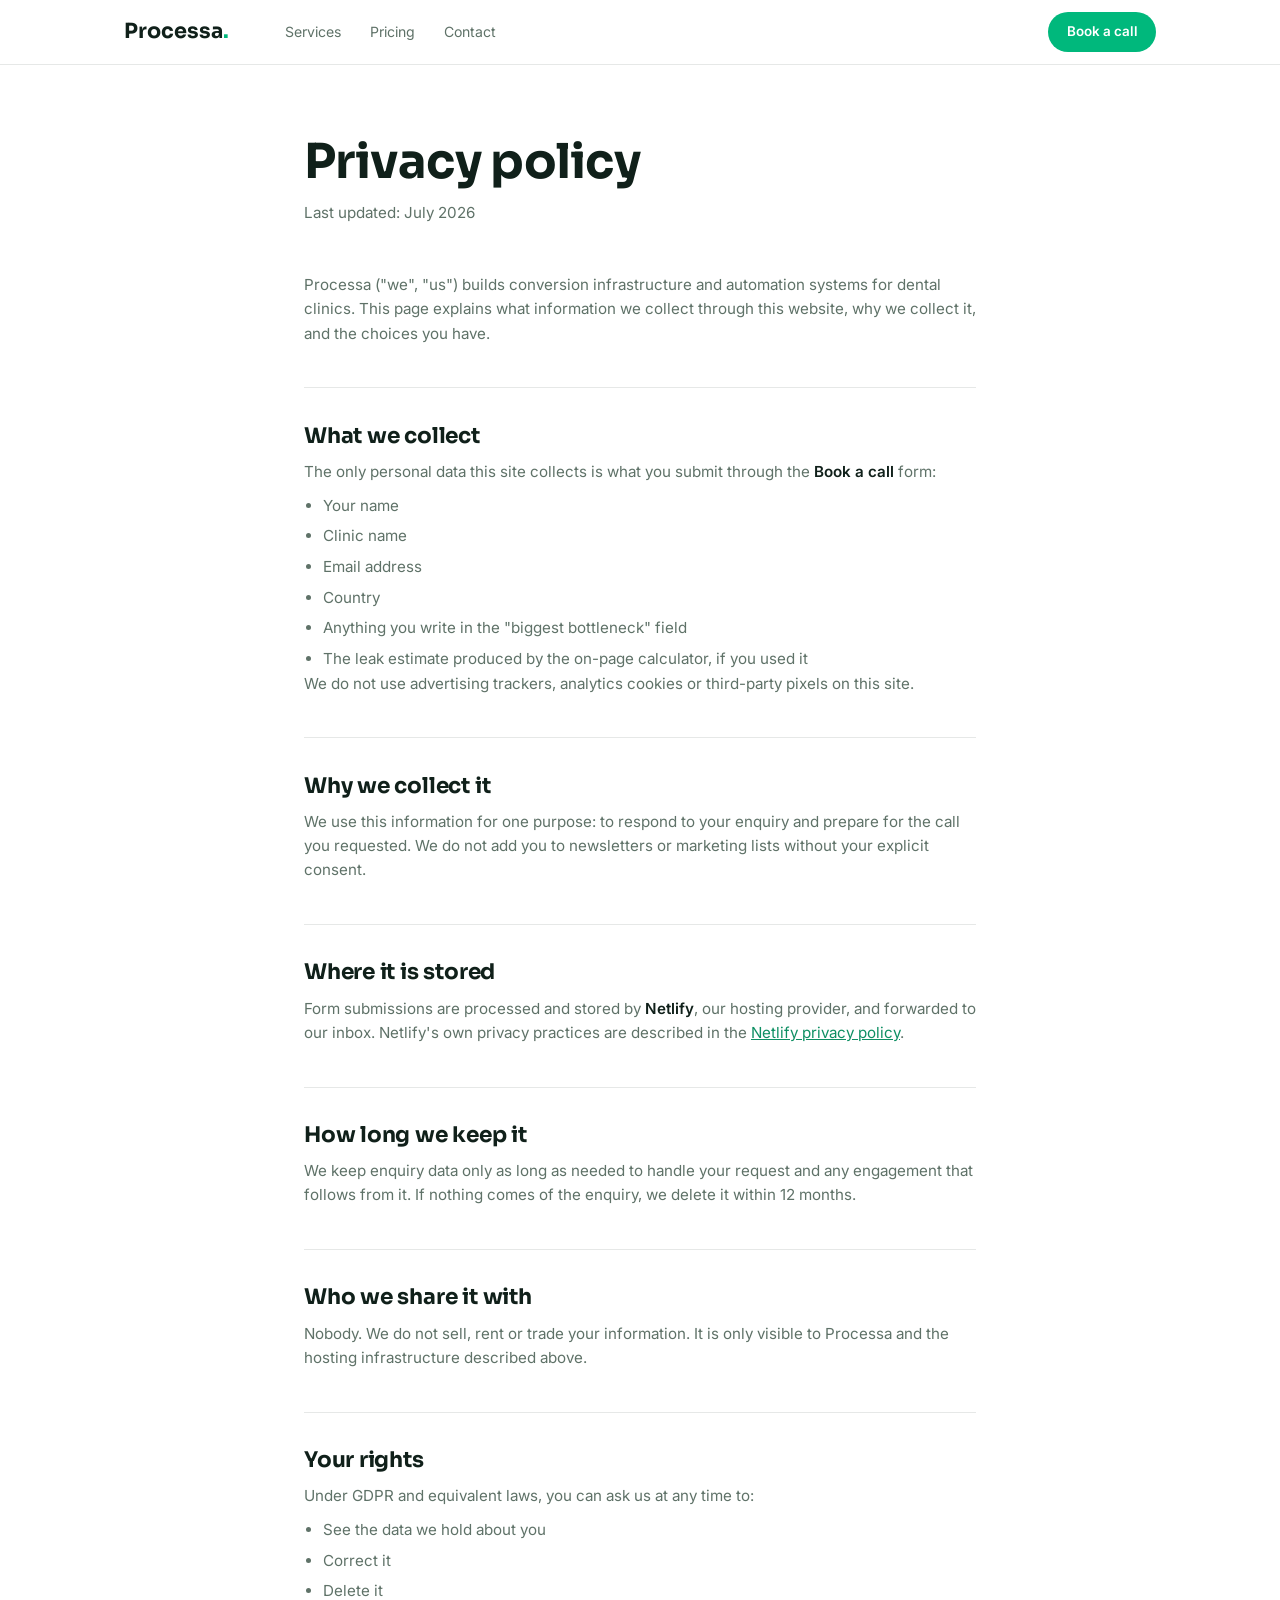
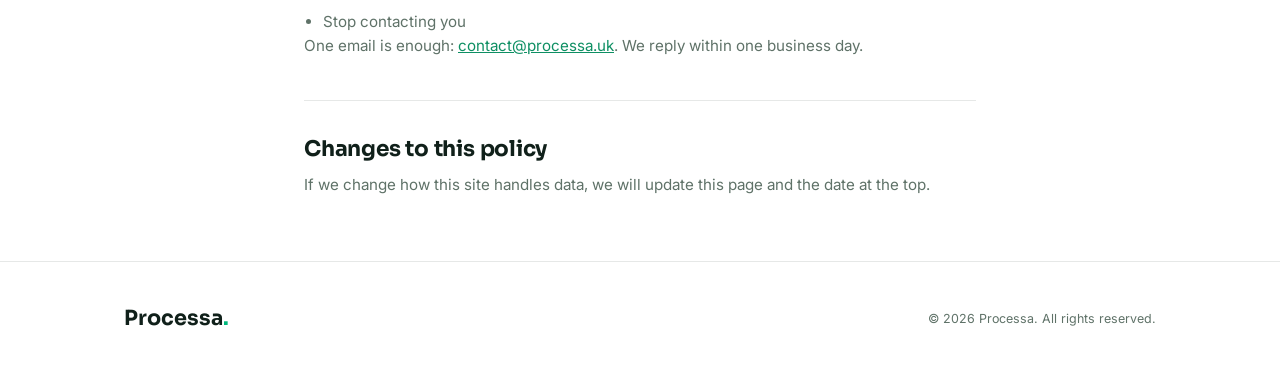
==== commit fae28560: "Revine la landing page unic + al treilea design complet, luminos Două schimbări cerute în paralel:  " ====
--- a/privacy.html
+++ b/privacy.html
@@ -10,7 +10,7 @@
 <link rel="icon" href="data:image/svg+xml,%3Csvg xmlns='http://www.w3.org/2000/svg' viewBox='0 0 64 64'%3E%3Crect width='64' height='64' fill='%231B1512'/%3E%3Ctext x='32' y='44' font-family='Georgia,serif' font-size='38' font-weight='700' fill='%23FF6B4A' text-anchor='middle'%3EP%3C/text%3E%3C/svg%3E">
 <link rel="preconnect" href="https://fonts.googleapis.com">
 <link rel="preconnect" href="https://fonts.gstatic.com" crossorigin>
-<link href="https://fonts.googleapis.com/css2?family=Fraunces:opsz,wght@9..144,500;9..144,600;9..144,700&family=IBM+Plex+Sans:wght@400;500;600&display=swap" rel="stylesheet">
+<link href="https://fonts.googleapis.com/css2?family=Sora:wght@600;700;800&family=Inter:wght@400;500;600&display=swap" rel="stylesheet">
 <link rel="stylesheet" href="styles.css">
 <style>
 main{padding:clamp(8.5rem,9vw,9.5rem) 0 4rem}
@@ -18,7 +18,7 @@
 .legal-wrap h1{font-size:clamp(2rem,4.5vw,3rem);margin-bottom:.8rem}
 .updated{font-size:.8rem;color:var(--ink-2);margin-bottom:3rem}
 .legal-wrap h2{
-  font-family:'Fraunces',Georgia,serif;font-weight:600;
+  font-family:'Sora',system-ui,sans-serif;font-weight:700;
   font-size:1.35rem;letter-spacing:-.01em;
   margin:2.6rem 0 .8rem;padding-top:2.2rem;border-top:1px solid var(--line);
 }
@@ -36,12 +36,11 @@
   <div class="wrap nav-inner">
     <a class="wordmark" href="index.html" aria-label="Processa — home">Processa</a>
     <nav class="nav-links" aria-label="Primary">
-      <a href="index.html">Home</a>
-      <a href="services.html">Services</a>
-      <a href="pricing.html">Pricing</a>
-      <a href="contact.html">Contact</a>
+      <a href="index.html#services">Services</a>
+      <a href="index.html#leak">Pricing</a>
+      <a href="index.html#book">Contact</a>
     </nav>
-    <a class="btn btn-nav" href="contact.html">Book a call</a>
+    <a class="btn btn-nav" href="index.html#book">Book a call</a>
   </div>
 </header>
 
@@ -94,11 +93,6 @@
 <footer>
   <div class="wrap foot-inner">
     <a class="wordmark" href="index.html" aria-label="Processa — home">Processa</a>
-    <ul class="foot-links">
-      <li><a href="services.html">Services</a></li>
-      <li><a href="pricing.html">Pricing</a></li>
-      <li><a href="contact.html">Contact</a></li>
-    </ul>
     <p class="foot-meta">&copy; 2026 Processa. All rights reserved.</p>
   </div>
 </footer>
--- a/styles.css
+++ b/styles.css
@@ -1,25 +1,25 @@
 /* Processa — shared styles across all pages.
-   Warm charcoal + a slow-moving amber/coral gradient mesh behind the
-   tooth signature, replacing the earlier static blueprint look with
-   something that keeps moving. Fraunces (warm, expressive serif) for
-   headings instead of the technical Space Grotesk; IBM Plex Sans/Mono
-   kept for body/data since they read cleanly either way. */
+   Third direction: clean white + vivid clinical mint, replacing the two
+   earlier dark attempts (navy blueprint, warm charcoal) entirely — explicit
+   ask this time was "no dark colors." Sora (bold, rounded geometric) for
+   display type instead of the two serif/technical faces already tried;
+   Inter for body; Space Mono for data, swapping out IBM Plex everywhere. */
 :root{
-  --bg:#1B1512;
-  --surface:#2A221C;
-  --ink:#F3EDE4;
-  --ink-2:#A69C8E;
-  --line:rgba(255,178,120,.16);
-  --accent:#FF6B4A;
-  --accent-2:#FFB347;
-  --gold:#FF6B4A;
-  --gold-ink:#FFB347;
+  --bg:#FFFFFF;
+  --surface:#EFF9F4;
+  --ink:#10201A;
+  --ink-2:#5F7268;
+  --line:rgba(16,32,26,.1);
+  --accent:#00B87C;
+  --accent-2:#0E8F63;
+  --gold:#00B87C;
+  --gold-ink:#0E8F63;
   --ease:cubic-bezier(.16,1,.3,1);
 }
 *,*::before,*::after{box-sizing:border-box;margin:0;padding:0}
 html{scroll-behavior:smooth;scroll-padding-top:64px}
 body{
-  font-family:'IBM Plex Sans',system-ui,-apple-system,'Helvetica Neue',sans-serif;
+  font-family:'Inter',system-ui,-apple-system,'Helvetica Neue',sans-serif;
   font-size:1rem;line-height:1.6;
   color:var(--ink);
   background:var(--bg);
@@ -27,21 +27,19 @@
   overflow-x:hidden;
 }
 main{position:relative;z-index:1}
-h1,h2{font-family:'Fraunces',Georgia,serif;font-weight:600;letter-spacing:-.01em;line-height:1.08;text-wrap:balance}
+h1,h2{font-family:'Sora',system-ui,sans-serif;font-weight:700;letter-spacing:-.015em;line-height:1.08;text-wrap:balance}
 a{color:inherit}
-::selection{background:rgba(255,107,74,.3)}
+::selection{background:rgba(0,184,124,.22)}
 .wrap{max-width:1080px;margin-inline:auto;padding-inline:24px}
-.skip-link{position:absolute;left:-9999px;top:0;background:var(--ink);color:var(--bg);padding:.6rem 1rem;z-index:200}
+.skip-link{position:absolute;left:-9999px;top:0;background:var(--ink);color:#fff;padding:.6rem 1rem;z-index:200}
 .skip-link:focus{left:12px;top:12px}
 :focus-visible{outline:2px solid var(--gold-ink);outline-offset:3px}
 
-/* page-load fade — the one page-transition touch that ties the new
-   multi-page structure together (see script.js for the outbound half) */
 body{animation:pageIn .5s var(--ease) both}
 @keyframes pageIn{from{opacity:0}to{opacity:1}}
 
 .label{
-  font-family:'IBM Plex Mono',monospace;
+  font-family:'Space Mono',monospace;
   font-size:.72rem;font-weight:500;letter-spacing:.1em;text-transform:uppercase;
   color:var(--gold-ink);
 }
@@ -49,20 +47,15 @@
 /* ---------- Nav ---------- */
 .nav{
   position:fixed;top:0;left:0;right:0;z-index:100;
-  background:rgba(27,21,18,.88);
+  background:rgba(255,255,255,.9);
   border-bottom:1px solid var(--line);
 }
 .nav-inner{display:flex;align-items:center;justify-content:space-between;height:64px;gap:1rem}
 .wordmark{
-  font-family:'Fraunces',Georgia,serif;font-weight:700;font-size:1.3rem;
+  font-family:'Sora',system-ui,sans-serif;font-weight:700;font-size:1.3rem;
   text-decoration:none;flex:none;
 }
 .wordmark::after{content:".";color:var(--gold)}
-/* Visible at every width — a multi-page site needs real navigation on
-   mobile too, not just a link that vanishes below 700px. Tight/small on
-   phones, roomier once there's space; the standalone "Book a call"
-   button only appears once both fit comfortably (Contact covers that
-   need below that point). */
 .nav-links{display:flex;gap:.85rem;font-size:.76rem;margin-right:auto;margin-left:1.2rem;overflow-x:auto;white-space:nowrap;scrollbar-width:none;-ms-overflow-style:none}
 .nav-links::-webkit-scrollbar{display:none}
 .nav-links a{text-decoration:none;color:var(--ink-2);transition:color .2s var(--ease)}
@@ -73,61 +66,58 @@
 .btn{
   display:inline-block;cursor:pointer;text-decoration:none;text-align:center;
   font-family:inherit;font-size:.9rem;font-weight:600;
-  color:var(--bg);background:var(--accent);
-  padding:.8rem 1.7rem;border:0;border-radius:4px;
+  color:#fff;background:var(--accent);
+  padding:.8rem 1.7rem;border:0;border-radius:999px;
   transition:background .2s var(--ease),transform .15s var(--ease);
 }
-.btn:hover{background:#FF8666}
+.btn:hover{background:var(--accent-2)}
 .btn:active{transform:scale(.98)}
 .btn-nav{padding:.55rem 1.15rem;font-size:.84rem}
 
-/* ---------- Hero (animated gradient mesh) ---------- */
+/* ---------- Hero (bright, bouncy tooth mark) ---------- */
 .hero{
   position:relative;
   min-height:100vh;min-height:100svh;
   display:flex;align-items:center;justify-content:center;
   overflow:hidden;
-}
-.hero-mesh{
-  position:absolute;inset:-10%;z-index:0;pointer-events:none;
   background:
-    radial-gradient(ellipse 42% 38% at 22% 28%, rgba(255,107,74,.35), transparent 70%),
-    radial-gradient(ellipse 46% 40% at 78% 66%, rgba(255,179,71,.28), transparent 70%),
-    radial-gradient(ellipse 38% 34% at 68% 18%, rgba(255,107,74,.2), transparent 70%);
-  filter:blur(40px);
-  animation:meshDrift 22s ease-in-out infinite;
-}
-@keyframes meshDrift{
-  0%,100%{transform:translate(0,0) scale(1)}
-  33%{transform:translate(3%,-4%) scale(1.06)}
-  66%{transform:translate(-4%,3%) scale(.97)}
-}
+    radial-gradient(ellipse 60% 42% at 50% 0%, rgba(0,184,124,.1), transparent 70%);
+}
+.hero-mesh{display:none}
 .tooth-diagram{
-  position:relative;z-index:1;width:min(58vw,320px);margin:0 auto 1.6rem;
-  aspect-ratio:200/240;
-}
-.tooth-diagram svg{width:100%;height:100%;overflow:visible}
-.tooth-path{fill:none;stroke:var(--accent-2);stroke-width:2.5;stroke-linecap:round;stroke-linejoin:round;transition:stroke-dashoffset 1.6s var(--ease)}
-.tooth-path.p2,.tooth-path.p3{transition-delay:.5s}
-.tooth-diagram svg{animation:toothGlow 5s ease-in-out 2s infinite}
-@keyframes toothGlow{
-  0%,100%{filter:drop-shadow(0 0 0 transparent)}
-  50%{filter:drop-shadow(0 0 14px rgba(255,179,71,.45))}
-}
+  position:relative;z-index:1;width:min(42vw,220px);margin:0 auto 1.8rem;
+  aspect-ratio:1/1;border-radius:50%;
+  background:var(--surface);
+  display:flex;align-items:center;justify-content:center;
+  animation:toothIn .8s var(--ease) both, toothBob 4s ease-in-out 1s infinite;
+}
+.tooth-diagram svg{width:52%;height:52%}
+.tooth-shape{fill:var(--accent)}
+@keyframes toothIn{
+  0%{transform:scale(.4) rotate(-16deg);opacity:0}
+  100%{transform:scale(1) rotate(0);opacity:1}
+}
+@keyframes toothBob{0%,100%{transform:translateY(0) rotate(0)}50%{transform:translateY(-8px) rotate(-2deg)}}
+.spark{position:absolute;z-index:1;color:var(--accent);opacity:0;animation:sparkIn .5s var(--ease) both}
+.spark svg{display:block;width:100%;height:100%}
+.s1{top:14%;left:26%;width:22px;height:22px;animation-delay:.9s}
+.s2{top:22%;right:22%;width:16px;height:16px;animation-delay:1.15s}
+.s3{bottom:30%;right:28%;width:18px;height:18px;animation-delay:1.35s}
+@keyframes sparkIn{0%{opacity:0;transform:scale(0) rotate(-10deg)}60%{opacity:1;transform:scale(1.15) rotate(6deg)}100%{opacity:1;transform:scale(1) rotate(0)}}
 .hero-inner{position:relative;z-index:1;text-align:center;padding:6rem 24px 4rem}
 .hero .label{display:block;margin-bottom:1.5rem}
 .hero h1{font-size:clamp(2.4rem,5.6vw,4rem);max-width:19ch;margin-inline:auto}
 @media(max-width:600px){
   .hero h1{font-size:9vw}
 }
-.hero h1 em{font-style:italic;font-weight:600;color:var(--gold-ink)}
+.hero h1 em{font-style:normal;font-weight:700;color:var(--gold-ink)}
 .hero-sub{
   font-size:clamp(1.02rem,1.5vw,1.15rem);color:var(--ink-2);
   max-width:54ch;margin:1.8rem auto 2.5rem;
 }
 .scroll-cue{
   position:absolute;bottom:1.8rem;left:50%;transform:translateX(-50%);z-index:1;
-  font-family:'IBM Plex Mono',monospace;
+  font-family:'Space Mono',monospace;
   font-size:.7rem;letter-spacing:.18em;text-transform:uppercase;color:var(--ink-2);
 }
 .scroll-cue::after{
@@ -151,18 +141,18 @@
 }
 .stats-band::after{
   content:"";position:absolute;inset:0;z-index:-1;
-  background:linear-gradient(rgba(27,21,18,.64), rgba(27,21,18,.52));
+  background:linear-gradient(rgba(16,32,26,.6), rgba(16,32,26,.48));
 }
 .stats-band .wrap{position:relative}
 .stat-strip{display:grid;grid-template-columns:1fr;gap:1.8rem}
 .stat .num{
-  font-family:'IBM Plex Mono',monospace;
-  font-size:clamp(2.2rem,4.2vw,3.3rem);font-weight:600;letter-spacing:-.01em;
+  font-family:'Sora',system-ui,sans-serif;
+  font-size:clamp(2.2rem,4.2vw,3.3rem);font-weight:700;letter-spacing:-.01em;
   font-variant-numeric:tabular-nums;line-height:1;
-  color:#F3EDE4;
-}
-.stat .num .aff{color:var(--accent)}
-.stat p{font-size:.88rem;color:rgba(243,237,228,.78);margin-top:.5rem;max-width:28ch}
+  color:#FFFFFF;
+}
+.stat .num .aff{color:#5EEAB8}
+.stat p{font-size:.88rem;color:rgba(255,255,255,.82);margin-top:.5rem;max-width:28ch}
 @media(min-width:700px){.stat-strip{grid-template-columns:repeat(3,1fr);gap:2.5rem}}
 @media(max-width:819px){
   .stats-band::before{position:absolute}
@@ -171,25 +161,25 @@
 /* ---------- Before / After ---------- */
 .compare-head{margin:clamp(3rem,6vw,4.5rem) 0 1.6rem}
 .compare-head h3{
-  font-family:'Fraunces',Georgia,serif;font-weight:600;
+  font-family:'Sora',system-ui,sans-serif;font-weight:700;
   font-size:clamp(1.45rem,2.8vw,2rem);letter-spacing:-.01em;margin-bottom:.5rem;
 }
 .compare-head p{font-size:.92rem;color:var(--ink-2)}
 .compare{display:grid;grid-template-columns:1fr;gap:1.4rem}
 @media(min-width:820px){.compare{grid-template-columns:1fr 1fr;gap:1.6rem}}
-.cmp-card{background:var(--surface);border:1px solid var(--line);border-radius:12px;padding:1.7rem;transition:transform .25s var(--ease),border-color .25s var(--ease)}
-.cmp-card:hover{transform:translateY(-4px);border-color:rgba(255,178,120,.35)}
+.cmp-card{background:var(--surface);border:1px solid var(--line);border-radius:16px;padding:1.7rem;transition:transform .25s var(--ease),box-shadow .25s var(--ease)}
+.cmp-card:hover{transform:translateY(-4px);box-shadow:0 20px 40px -28px rgba(16,32,26,.25)}
 .cmp-card header{display:flex;justify-content:space-between;align-items:center;gap:1rem;margin-bottom:1.2rem}
 .cmp-tag{font-size:.7rem;font-weight:600;letter-spacing:.13em;text-transform:uppercase;color:var(--ink-2)}
 .badge{font-size:.66rem;font-weight:600;letter-spacing:.1em;text-transform:uppercase;border-radius:999px;padding:.3rem .8rem}
-.badge.lost{background:rgba(255,120,110,.14);color:#FF9A8E}
-.badge.booked{background:rgba(120,220,160,.14);color:#84E0AD}
+.badge.lost{background:#FDECEA;color:#C5453A}
+.badge.booked{background:#DFF6EA;color:#0E8F63}
 .cmp-name{font-weight:600;font-size:.95rem;margin-bottom:1rem}
 .tl{list-style:none;display:grid;gap:.6rem}
 .tl li{
   display:flex;justify-content:space-between;align-items:baseline;gap:1rem;
   font-size:.86rem;color:var(--ink-2);
-  border:1px solid var(--line);border-radius:8px;padding:.6rem .85rem;background:var(--bg);
+  border:1px solid var(--line);border-radius:10px;padding:.6rem .85rem;background:var(--bg);
 }
 .tl time{font-size:.76rem;white-space:nowrap;font-variant-numeric:tabular-nums;color:var(--ink-2)}
 .cmp-outcome{margin-top:1.2rem;padding-top:1.1rem;border-top:1px solid var(--line);font-size:.9rem;font-weight:500}
@@ -199,11 +189,11 @@
 .pillar{display:grid;grid-template-columns:1fr;gap:2.2rem;align-items:center}
 .pillar .label{display:block;margin-bottom:1rem}
 .pillar h3{
-  font-family:'Fraunces',Georgia,serif;font-weight:600;
-  font-size:clamp(1.9rem,4vw,2.8rem);letter-spacing:-.01em;line-height:1.12;
+  font-family:'Sora',system-ui,sans-serif;font-weight:700;
+  font-size:clamp(1.9rem,4vw,2.8rem);letter-spacing:-.015em;line-height:1.12;
   max-width:16ch;margin-bottom:1.2rem;text-wrap:balance;
 }
-.pillar h3 em{font-style:italic;font-weight:500;color:var(--gold-ink)}
+.pillar h3 em{font-style:normal;font-weight:700;color:var(--gold-ink)}
 .pillar .body p{font-size:1.08rem;color:var(--ink-2);max-width:40ch;line-height:1.55}
 .pillar .body p strong{color:var(--ink);font-weight:600}
 .pillar .body p+p{margin-top:.7rem}
@@ -216,9 +206,9 @@
 }
 .mock{
   position:relative;z-index:1;
-  background:var(--surface);border:1px solid var(--line);border-radius:12px;
+  background:var(--surface);border:1px solid var(--line);border-radius:16px;
   padding:1.5rem;max-width:390px;width:100%;margin-inline:auto;
-  box-shadow:0 30px 60px -42px rgba(0,0,0,.6);
+  box-shadow:0 30px 60px -42px rgba(16,32,26,.25);
 }
 @media(min-width:900px){
   .float{animation:float 7s ease-in-out infinite}
@@ -226,34 +216,34 @@
 @keyframes float{0%,100%{transform:translateY(0)}50%{transform:translateY(-12px)}}
 .mock .q{
   font-size:.86rem;color:var(--ink-2);background:var(--bg);
-  border:1px solid var(--line);border-radius:8px;padding:.65rem .9rem;margin-bottom:1rem;
+  border:1px solid var(--line);border-radius:10px;padding:.65rem .9rem;margin-bottom:1rem;
 }
 .mock .ans{
-  border:1px solid rgba(255,179,71,.35);border-radius:8px;
-  padding:1rem;background:rgba(255,179,71,.07);
+  border:1px solid rgba(0,184,124,.3);border-radius:10px;
+  padding:1rem;background:rgba(0,184,124,.06);
 }
 .mock .ans .src{font-size:.66rem;font-weight:600;letter-spacing:.12em;text-transform:uppercase;color:var(--gold-ink);display:block;margin-bottom:.4rem}
 .mock .ans strong{font-size:1rem}
 .mock .ans p{font-size:.82rem;color:var(--ink-2);margin-top:.3rem;line-height:1.5}
 .flow .node{
   display:flex;align-items:center;gap:.7rem;
-  border:1px solid var(--line);border-radius:8px;padding:.7rem .95rem;
+  border:1px solid var(--line);border-radius:10px;padding:.7rem .95rem;
   background:var(--bg);font-size:.86rem;font-weight:500;
   font-variant-numeric:tabular-nums;
 }
 .flow .dot{width:8px;height:8px;border-radius:50%;background:var(--gold);flex:none}
-.flow .link{width:1px;height:14px;background:rgba(255,179,71,.3);margin-left:1.35rem}
+.flow .link{width:1px;height:14px;background:rgba(0,184,124,.25);margin-left:1.35rem}
 .flow .tag{
   display:inline-block;margin-top:1rem;
-  font-family:'IBM Plex Mono',monospace;
+  font-family:'Space Mono',monospace;
   font-size:.68rem;font-weight:600;letter-spacing:.12em;text-transform:uppercase;
-  color:var(--gold-ink);border:1px solid rgba(255,179,71,.35);border-radius:4px;
-  padding:.3rem .6rem;background:rgba(255,179,71,.07);
+  color:var(--gold-ink);border:1px solid rgba(0,184,124,.3);border-radius:999px;
+  padding:.3rem .6rem;background:rgba(0,184,124,.06);
 }
 .bars{display:grid;gap:1.1rem}
 .bars .row{display:grid;grid-template-columns:1fr auto;gap:.4rem;font-size:.84rem;font-weight:500}
 .bars .v{font-variant-numeric:tabular-nums;color:var(--ink-2)}
-.bars .track{grid-column:1/-1;height:5px;border-radius:3px;background:rgba(243,237,228,.1);overflow:hidden}
+.bars .track{grid-column:1/-1;height:6px;border-radius:3px;background:rgba(16,32,26,.08);overflow:hidden}
 .bars .track i{display:block;height:100%;border-radius:3px;background:var(--gold)}
 
 /* ---------- Sections ---------- */
@@ -263,7 +253,7 @@
 .section-head{max-width:640px;margin-bottom:clamp(2.8rem,6vw,4.5rem)}
 .section-head .label{display:block;margin-bottom:1.1rem}
 .section-head h2{font-size:clamp(1.9rem,4.2vw,2.9rem);margin-bottom:1.1rem}
-.section-head h2 em{font-style:italic;font-weight:500;color:var(--gold-ink)}
+.section-head h2 em{font-style:normal;font-weight:700;color:var(--gold-ink)}
 .section-head .lede{color:var(--ink-2);max-width:58ch}
 .page-hero{padding:8.5rem 0 3rem}
 .page-hero h1{font-size:clamp(2.2rem,5vw,3.4rem);max-width:18ch}
@@ -271,7 +261,7 @@
 
 /* ---------- Calculator ---------- */
 .calc-panel{
-  background:var(--surface);border:1px solid var(--line);border-radius:10px;
+  background:var(--surface);border:1px solid var(--line);border-radius:18px;
   padding:clamp(1.8rem,4vw,3rem);
   display:grid;grid-template-columns:1fr;gap:2.5rem;
 }
@@ -283,18 +273,18 @@
 .pill input{position:absolute;opacity:0;width:1px;height:1px;pointer-events:none}
 .pill span{
   display:inline-flex;align-items:center;min-height:44px;
-  padding:.5rem 1.1rem;border:1px solid var(--line);border-radius:6px;
-  font-size:.86rem;color:var(--ink-2);background:var(--surface);
+  padding:.5rem 1.1rem;border:1px solid var(--line);border-radius:999px;
+  font-size:.86rem;color:var(--ink-2);background:var(--bg);
   font-variant-numeric:tabular-nums;
   transition:border-color .2s var(--ease),color .2s var(--ease),background .2s var(--ease);
 }
-.pill:hover span{border-color:rgba(255,179,71,.45);color:var(--ink)}
-.pill input:checked+span{background:var(--accent);border-color:var(--accent);color:var(--bg);font-weight:600}
+.pill:hover span{border-color:rgba(0,184,124,.5);color:var(--ink)}
+.pill input:checked+span{background:var(--accent);border-color:var(--accent);color:#fff;font-weight:600}
 .pill input:focus-visible+span{outline:2px solid var(--gold-ink);outline-offset:2px}
 .calc-result{border-top:1px solid var(--line);padding-top:2rem}
 .calc-result .label{display:block;margin-bottom:1rem}
 .calc-result .r-num{
-  font-family:'Fraunces',Georgia,serif;font-weight:600;line-height:1;
+  font-family:'Sora',system-ui,sans-serif;font-weight:700;line-height:1;
   font-size:clamp(2.6rem,5.5vw,3.8rem);letter-spacing:-.01em;font-variant-numeric:tabular-nums;
 }
 .calc-result .r-num .aff{color:var(--gold-ink)}
@@ -309,7 +299,7 @@
 .form-shell{max-width:580px}
 .leak-note{
   font-size:.85rem;color:var(--ink-2);
-  border:1px solid var(--line);border-radius:6px;background:var(--surface);
+  border:1px solid var(--line);border-radius:10px;background:var(--surface);
   padding:.8rem 1.2rem;margin-bottom:1.5rem;
 }
 .leak-note strong{color:var(--gold-ink);font-variant-numeric:tabular-nums;font-weight:600}
@@ -318,17 +308,17 @@
 .field label .req{color:var(--gold-ink)}
 .field input,.field select,.field textarea{
   width:100%;font:inherit;font-size:1rem;color:var(--ink);
-  background:var(--surface);border:1px solid var(--line);border-radius:6px;
+  background:var(--bg);border:1px solid var(--line);border-radius:10px;
   padding:.8rem 1rem;min-height:48px;
   transition:border-color .2s var(--ease),box-shadow .2s var(--ease);
   appearance:none;-webkit-appearance:none;
 }
 .field select{
-  background-image:url("data:image/svg+xml,%3Csvg xmlns='http://www.w3.org/2000/svg' width='12' height='8' viewBox='0 0 12 8'%3E%3Cpath d='M1 1l5 5 5-5' fill='none' stroke='%23A69C8E' stroke-width='1.5'/%3E%3C/svg%3E");
+  background-image:url("data:image/svg+xml,%3Csvg xmlns='http://www.w3.org/2000/svg' width='12' height='8' viewBox='0 0 12 8'%3E%3Cpath d='M1 1l5 5 5-5' fill='none' stroke='%235F7268' stroke-width='1.5'/%3E%3C/svg%3E");
   background-repeat:no-repeat;background-position:right 1rem center;
 }
 .field textarea{min-height:104px;resize:vertical}
-.field input:focus,.field select:focus,.field textarea:focus{outline:none;border-color:var(--accent-2);box-shadow:0 0 0 3px rgba(255,179,71,.15)}
+.field input:focus,.field select:focus,.field textarea:focus{outline:none;border-color:var(--accent);box-shadow:0 0 0 3px rgba(0,184,124,.15)}
 .two-col{display:grid;grid-template-columns:1fr;gap:1.3rem}
 @media(min-width:620px){.two-col{grid-template-columns:1fr 1fr}}
 form .btn{width:100%;padding:.95rem 1.7rem}
@@ -336,12 +326,12 @@
 .hidden-field{position:absolute;left:-9999px;width:1px;height:1px;overflow:hidden}
 .confirm{
   display:none;background:var(--surface);
-  border:1px solid var(--line);border-radius:10px;padding:2.8rem 2.2rem;
+  border:1px solid var(--line);border-radius:16px;padding:2.8rem 2.2rem;
 }
 .confirm.show{display:block}
-.confirm h3{font-family:'Fraunces',Georgia,serif;font-size:1.5rem;font-weight:600;margin-bottom:.7rem}
+.confirm h3{font-family:'Sora',system-ui,sans-serif;font-size:1.5rem;font-weight:700;margin-bottom:.7rem}
 .confirm p{color:var(--ink-2);max-width:44ch;font-size:.92rem}
-.form-error{display:none;font-size:.85rem;color:#FF9A8E}
+.form-error{display:none;font-size:.85rem;color:#C5453A}
 .form-error.show{display:block}
 .btn[disabled]{opacity:.55;cursor:default}
 
@@ -369,8 +359,8 @@
   .btn,.pill span{transition:none}
   .scroll-cue::after{animation:none}
   .float{animation:none}
-  .hero-mesh{animation:none}
-  .tooth-diagram svg{animation:none}
+  .tooth-diagram{animation:none}
+  .spark{animation:none;opacity:1}
   .stats-band::before{position:absolute}
   body{animation:none}
 }
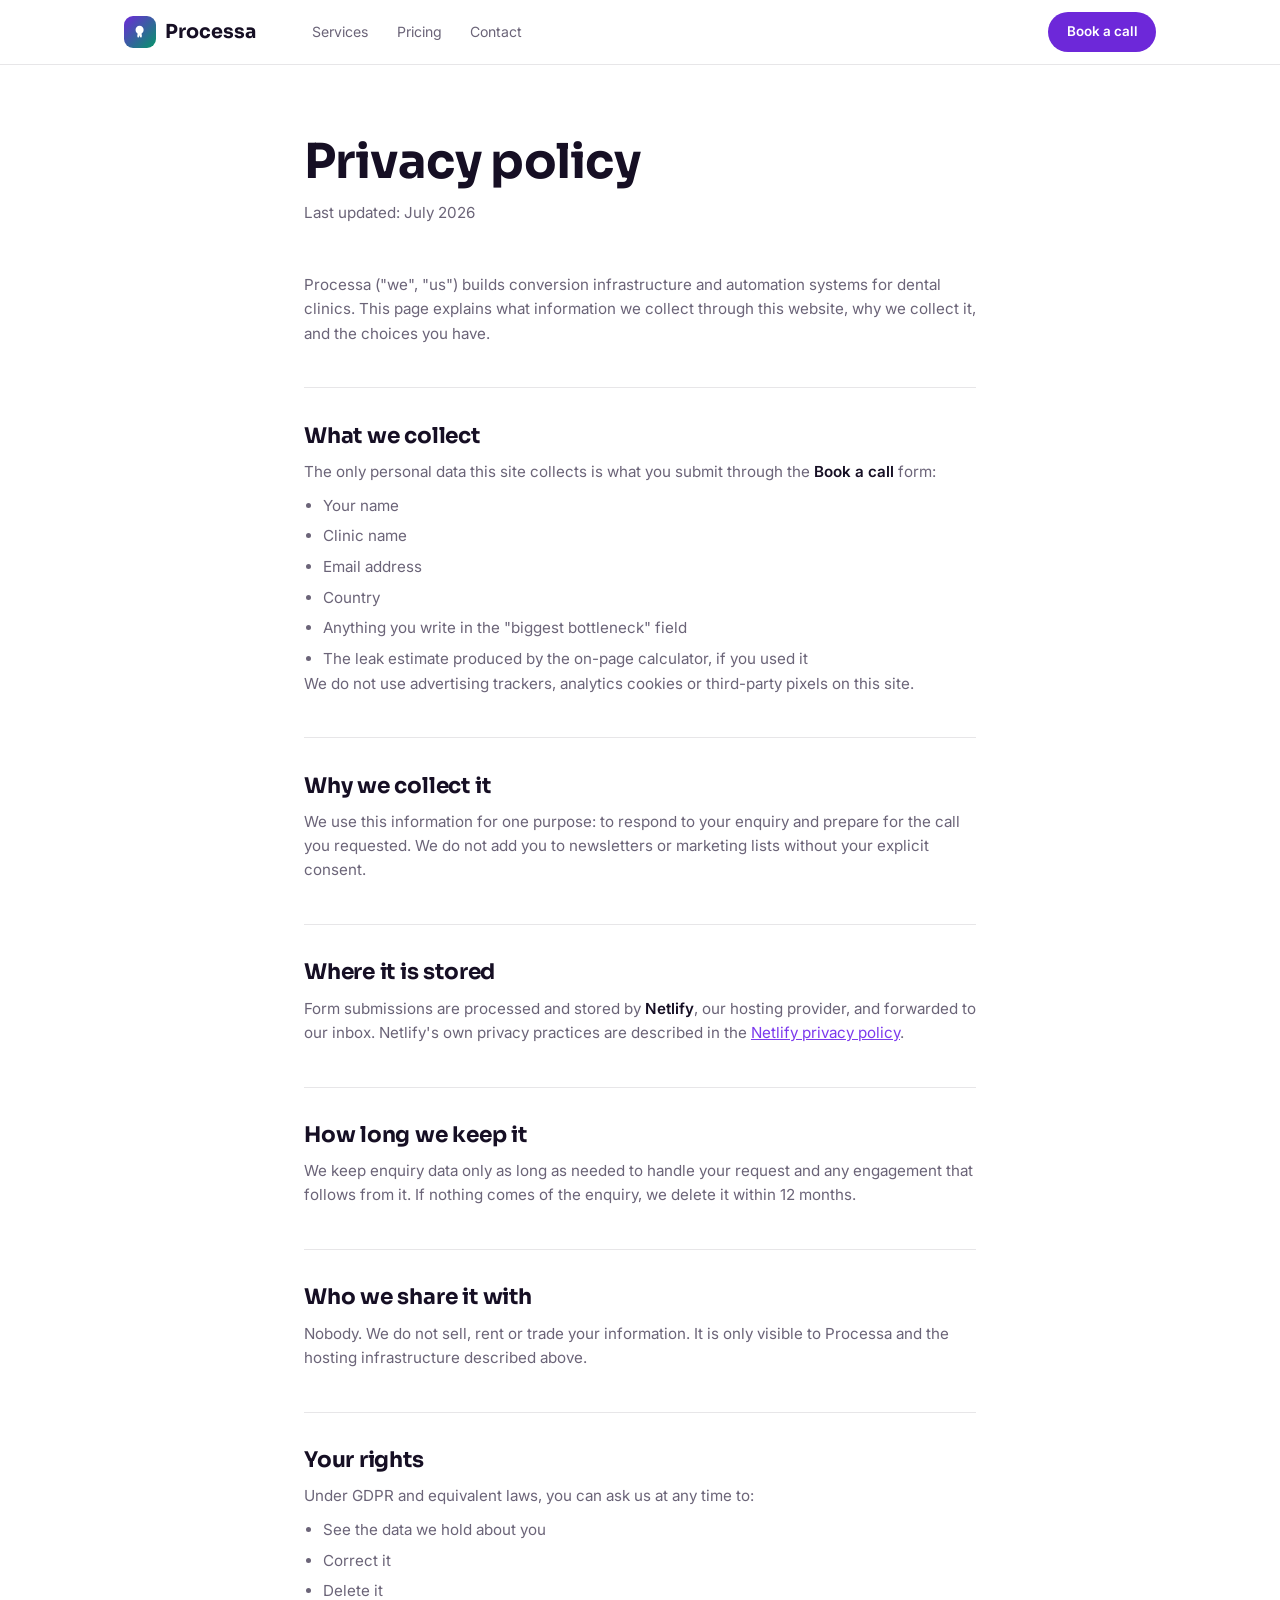
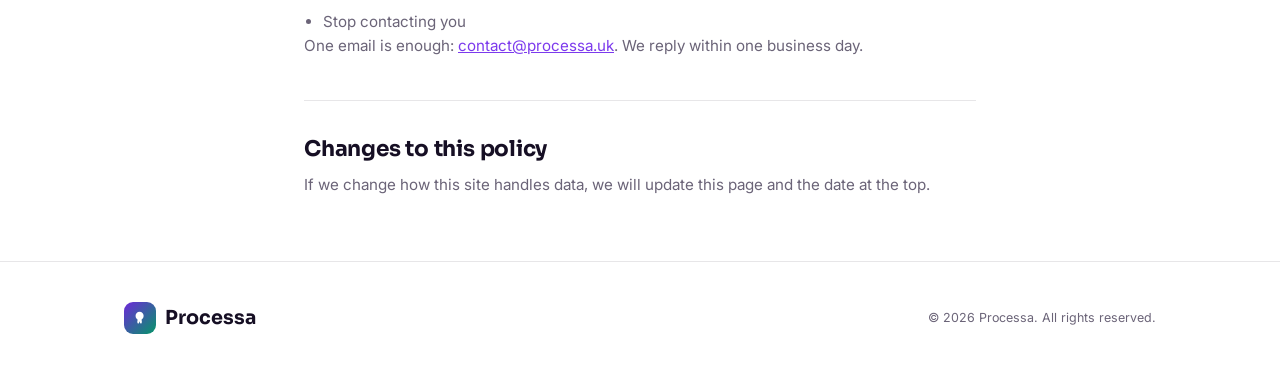
==== commit 9c245891: "Aduce înapoi animația reală + logo propriu, pe fundal deschis Feedback punctual: "logoul și culorile" ====
--- a/privacy.html
+++ b/privacy.html
@@ -34,7 +34,10 @@
 
 <header class="nav">
   <div class="wrap nav-inner">
-    <a class="wordmark" href="index.html" aria-label="Processa — home">Processa</a>
+    <a class="wordmark" href="index.html" aria-label="Processa — home">
+      <span class="logo-mark" aria-hidden="true"><svg viewBox="0 0 100 100"><path fill="#fff" d="M50,20 C38,20 29,29 29,41 C29,52 35,58 40,61 C38,68 37,74 40,79 C42,83 47,81 48,75 C49,71 49,70 50,70 C51,70 51,71 52,75 C53,81 58,83 60,79 C63,74 62,68 60,61 C65,58 71,52 71,41 C71,29 62,20 50,20 Z"/></svg></span>
+      Processa
+    </a>
     <nav class="nav-links" aria-label="Primary">
       <a href="index.html#services">Services</a>
       <a href="index.html#leak">Pricing</a>
@@ -92,7 +95,10 @@
 
 <footer>
   <div class="wrap foot-inner">
-    <a class="wordmark" href="index.html" aria-label="Processa — home">Processa</a>
+    <a class="wordmark" href="index.html" aria-label="Processa — home">
+      <span class="logo-mark" aria-hidden="true"><svg viewBox="0 0 100 100"><path fill="#fff" d="M50,20 C38,20 29,29 29,41 C29,52 35,58 40,61 C38,68 37,74 40,79 C42,83 47,81 48,75 C49,71 49,70 50,70 C51,70 51,71 52,75 C53,81 58,83 60,79 C63,74 62,68 60,61 C65,58 71,52 71,41 C71,29 62,20 50,20 Z"/></svg></span>
+      Processa
+    </a>
     <p class="foot-meta">&copy; 2026 Processa. All rights reserved.</p>
   </div>
 </footer>
--- a/styles.css
+++ b/styles.css
@@ -1,19 +1,22 @@
 /* Processa — shared styles across all pages.
-   Third direction: clean white + vivid clinical mint, replacing the two
-   earlier dark attempts (navy blueprint, warm charcoal) entirely — explicit
-   ask this time was "no dark colors." Sora (bold, rounded geometric) for
-   display type instead of the two serif/technical faces already tried;
-   Inter for body; Space Mono for data, swapping out IBM Plex everywhere. */
+   Fourth direction: the flat mint-on-white pass read as generic and static
+   — explicit feedback was "no animation, nothing special, logo and colors
+   are bad." This one keeps the light background (still no dark colors)
+   but brings back real movement (an animated jewel-tone gradient mesh,
+   the technique that got a genuine positive reaction earlier this
+   session) and adds an actual logo mark instead of plain wordmark text. */
 :root{
   --bg:#FFFFFF;
-  --surface:#EFF9F4;
-  --ink:#10201A;
-  --ink-2:#5F7268;
-  --line:rgba(16,32,26,.1);
-  --accent:#00B87C;
-  --accent-2:#0E8F63;
-  --gold:#00B87C;
-  --gold-ink:#0E8F63;
+  --surface:#F6F3FC;
+  --ink:#160F24;
+  --ink-2:#6B6478;
+  --line:rgba(22,15,36,.1);
+  --accent:#6D28D9;
+  --accent-2:#7C3AED;
+  --emerald:#059669;
+  --gold-accent:#D97706;
+  --gold:#6D28D9;
+  --gold-ink:#7C3AED;
   --ease:cubic-bezier(.16,1,.3,1);
 }
 *,*::before,*::after{box-sizing:border-box;margin:0;padding:0}
@@ -29,7 +32,7 @@
 main{position:relative;z-index:1}
 h1,h2{font-family:'Sora',system-ui,sans-serif;font-weight:700;letter-spacing:-.015em;line-height:1.08;text-wrap:balance}
 a{color:inherit}
-::selection{background:rgba(0,184,124,.22)}
+::selection{background:rgba(109,40,217,.2)}
 .wrap{max-width:1080px;margin-inline:auto;padding-inline:24px}
 .skip-link{position:absolute;left:-9999px;top:0;background:var(--ink);color:#fff;padding:.6rem 1rem;z-index:200}
 .skip-link:focus{left:12px;top:12px}
@@ -52,10 +55,18 @@
 }
 .nav-inner{display:flex;align-items:center;justify-content:space-between;height:64px;gap:1rem}
 .wordmark{
-  font-family:'Sora',system-ui,sans-serif;font-weight:700;font-size:1.3rem;
-  text-decoration:none;flex:none;
-}
-.wordmark::after{content:".";color:var(--gold)}
+  display:flex;align-items:center;gap:.55rem;
+  font-family:'Sora',system-ui,sans-serif;font-weight:700;font-size:1.2rem;
+  text-decoration:none;flex:none;color:var(--ink);
+}
+/* Logo mark: a gradient badge with an abstract tooth/checkmark glyph —
+   an actual symbol instead of just wordmark text + a coloured dot. */
+.logo-mark{
+  width:32px;height:32px;border-radius:9px;flex:none;
+  background:linear-gradient(135deg, var(--accent), var(--emerald));
+  display:flex;align-items:center;justify-content:center;
+}
+.logo-mark svg{width:60%;height:60%}
 .nav-links{display:flex;gap:.85rem;font-size:.76rem;margin-right:auto;margin-left:1.2rem;overflow-x:auto;white-space:nowrap;scrollbar-width:none;-ms-overflow-style:none}
 .nav-links::-webkit-scrollbar{display:none}
 .nav-links a{text-decoration:none;color:var(--ink-2);transition:color .2s var(--ease)}
@@ -74,35 +85,54 @@
 .btn:active{transform:scale(.98)}
 .btn-nav{padding:.55rem 1.15rem;font-size:.84rem}
 
-/* ---------- Hero (bright, bouncy tooth mark) ---------- */
+/* ---------- Hero (animated jewel-tone mesh, real movement) ---------- */
 .hero{
   position:relative;
   min-height:100vh;min-height:100svh;
   display:flex;align-items:center;justify-content:center;
   overflow:hidden;
+  background:var(--bg);
+}
+/* The thing that was missing: continuous, visible motion. Big saturated
+   colour pools (violet/emerald/gold) blurred and drifting slowly behind
+   the content — light background underneath, so this is still "not a
+   dark design," just one with real energy in it. */
+.hero-mesh{
+  position:absolute;inset:-15%;z-index:0;pointer-events:none;
   background:
-    radial-gradient(ellipse 60% 42% at 50% 0%, rgba(0,184,124,.1), transparent 70%);
-}
-.hero-mesh{display:none}
+    radial-gradient(ellipse 46% 40% at 20% 24%, rgba(109,40,217,.32), transparent 70%),
+    radial-gradient(ellipse 50% 44% at 82% 20%, rgba(5,150,105,.28), transparent 70%),
+    radial-gradient(ellipse 44% 38% at 50% 82%, rgba(217,119,6,.22), transparent 70%),
+    radial-gradient(ellipse 40% 36% at 84% 78%, rgba(124,58,237,.22), transparent 70%);
+  filter:blur(50px) saturate(1.15);
+  animation:meshDrift 18s ease-in-out infinite;
+}
+@keyframes meshDrift{
+  0%,100%{transform:translate(0,0) scale(1) rotate(0)}
+  25%{transform:translate(3%,-3%) scale(1.08) rotate(2deg)}
+  50%{transform:translate(-2%,4%) scale(.96) rotate(-2deg)}
+  75%{transform:translate(-4%,-2%) scale(1.05) rotate(1deg)}
+}
 .tooth-diagram{
   position:relative;z-index:1;width:min(42vw,220px);margin:0 auto 1.8rem;
   aspect-ratio:1/1;border-radius:50%;
-  background:var(--surface);
+  background:linear-gradient(135deg, rgba(109,40,217,.12), rgba(5,150,105,.12));
+  box-shadow:0 20px 60px -20px rgba(109,40,217,.35);
   display:flex;align-items:center;justify-content:center;
   animation:toothIn .8s var(--ease) both, toothBob 4s ease-in-out 1s infinite;
 }
 .tooth-diagram svg{width:52%;height:52%}
-.tooth-shape{fill:var(--accent)}
+.tooth-shape{fill:url(#toothGradient)}
 @keyframes toothIn{
   0%{transform:scale(.4) rotate(-16deg);opacity:0}
   100%{transform:scale(1) rotate(0);opacity:1}
 }
 @keyframes toothBob{0%,100%{transform:translateY(0) rotate(0)}50%{transform:translateY(-8px) rotate(-2deg)}}
-.spark{position:absolute;z-index:1;color:var(--accent);opacity:0;animation:sparkIn .5s var(--ease) both}
+.spark{position:absolute;z-index:1;color:var(--gold-accent);opacity:0;animation:sparkIn .5s var(--ease) both}
 .spark svg{display:block;width:100%;height:100%}
-.s1{top:14%;left:26%;width:22px;height:22px;animation-delay:.9s}
-.s2{top:22%;right:22%;width:16px;height:16px;animation-delay:1.15s}
-.s3{bottom:30%;right:28%;width:18px;height:18px;animation-delay:1.35s}
+.s1{top:14%;left:26%;width:22px;height:22px;animation-delay:.9s;color:var(--accent)}
+.s2{top:22%;right:22%;width:16px;height:16px;animation-delay:1.15s;color:var(--emerald)}
+.s3{bottom:30%;right:28%;width:18px;height:18px;animation-delay:1.35s;color:var(--gold-accent)}
 @keyframes sparkIn{0%{opacity:0;transform:scale(0) rotate(-10deg)}60%{opacity:1;transform:scale(1.15) rotate(6deg)}100%{opacity:1;transform:scale(1) rotate(0)}}
 .hero-inner{position:relative;z-index:1;text-align:center;padding:6rem 24px 4rem}
 .hero .label{display:block;margin-bottom:1.5rem}
@@ -110,7 +140,11 @@
 @media(max-width:600px){
   .hero h1{font-size:9vw}
 }
-.hero h1 em{font-style:normal;font-weight:700;color:var(--gold-ink)}
+.hero h1 em{
+  font-style:normal;font-weight:700;
+  background:linear-gradient(100deg, var(--accent), var(--emerald));
+  -webkit-background-clip:text;background-clip:text;color:transparent;
+}
 .hero-sub{
   font-size:clamp(1.02rem,1.5vw,1.15rem);color:var(--ink-2);
   max-width:54ch;margin:1.8rem auto 2.5rem;
@@ -173,7 +207,7 @@
 .cmp-tag{font-size:.7rem;font-weight:600;letter-spacing:.13em;text-transform:uppercase;color:var(--ink-2)}
 .badge{font-size:.66rem;font-weight:600;letter-spacing:.1em;text-transform:uppercase;border-radius:999px;padding:.3rem .8rem}
 .badge.lost{background:#FDECEA;color:#C5453A}
-.badge.booked{background:#DFF6EA;color:#0E8F63}
+.badge.booked{background:#DCFCE9;color:#059669}
 .cmp-name{font-weight:600;font-size:.95rem;margin-bottom:1rem}
 .tl{list-style:none;display:grid;gap:.6rem}
 .tl li{
@@ -219,8 +253,8 @@
   border:1px solid var(--line);border-radius:10px;padding:.65rem .9rem;margin-bottom:1rem;
 }
 .mock .ans{
-  border:1px solid rgba(0,184,124,.3);border-radius:10px;
-  padding:1rem;background:rgba(0,184,124,.06);
+  border:1px solid rgba(109,40,217,.3);border-radius:10px;
+  padding:1rem;background:rgba(109,40,217,.06);
 }
 .mock .ans .src{font-size:.66rem;font-weight:600;letter-spacing:.12em;text-transform:uppercase;color:var(--gold-ink);display:block;margin-bottom:.4rem}
 .mock .ans strong{font-size:1rem}
@@ -232,13 +266,13 @@
   font-variant-numeric:tabular-nums;
 }
 .flow .dot{width:8px;height:8px;border-radius:50%;background:var(--gold);flex:none}
-.flow .link{width:1px;height:14px;background:rgba(0,184,124,.25);margin-left:1.35rem}
+.flow .link{width:1px;height:14px;background:rgba(109,40,217,.25);margin-left:1.35rem}
 .flow .tag{
   display:inline-block;margin-top:1rem;
   font-family:'Space Mono',monospace;
   font-size:.68rem;font-weight:600;letter-spacing:.12em;text-transform:uppercase;
-  color:var(--gold-ink);border:1px solid rgba(0,184,124,.3);border-radius:999px;
-  padding:.3rem .6rem;background:rgba(0,184,124,.06);
+  color:var(--gold-ink);border:1px solid rgba(109,40,217,.3);border-radius:999px;
+  padding:.3rem .6rem;background:rgba(109,40,217,.06);
 }
 .bars{display:grid;gap:1.1rem}
 .bars .row{display:grid;grid-template-columns:1fr auto;gap:.4rem;font-size:.84rem;font-weight:500}
@@ -278,7 +312,7 @@
   font-variant-numeric:tabular-nums;
   transition:border-color .2s var(--ease),color .2s var(--ease),background .2s var(--ease);
 }
-.pill:hover span{border-color:rgba(0,184,124,.5);color:var(--ink)}
+.pill:hover span{border-color:rgba(109,40,217,.5);color:var(--ink)}
 .pill input:checked+span{background:var(--accent);border-color:var(--accent);color:#fff;font-weight:600}
 .pill input:focus-visible+span{outline:2px solid var(--gold-ink);outline-offset:2px}
 .calc-result{border-top:1px solid var(--line);padding-top:2rem}
@@ -318,7 +352,7 @@
   background-repeat:no-repeat;background-position:right 1rem center;
 }
 .field textarea{min-height:104px;resize:vertical}
-.field input:focus,.field select:focus,.field textarea:focus{outline:none;border-color:var(--accent);box-shadow:0 0 0 3px rgba(0,184,124,.15)}
+.field input:focus,.field select:focus,.field textarea:focus{outline:none;border-color:var(--accent);box-shadow:0 0 0 3px rgba(109,40,217,.15)}
 .two-col{display:grid;grid-template-columns:1fr;gap:1.3rem}
 @media(min-width:620px){.two-col{grid-template-columns:1fr 1fr}}
 form .btn{width:100%;padding:.95rem 1.7rem}
@@ -361,6 +395,7 @@
   .float{animation:none}
   .tooth-diagram{animation:none}
   .spark{animation:none;opacity:1}
+  .hero-mesh{animation:none}
   .stats-band::before{position:absolute}
   body{animation:none}
 }
